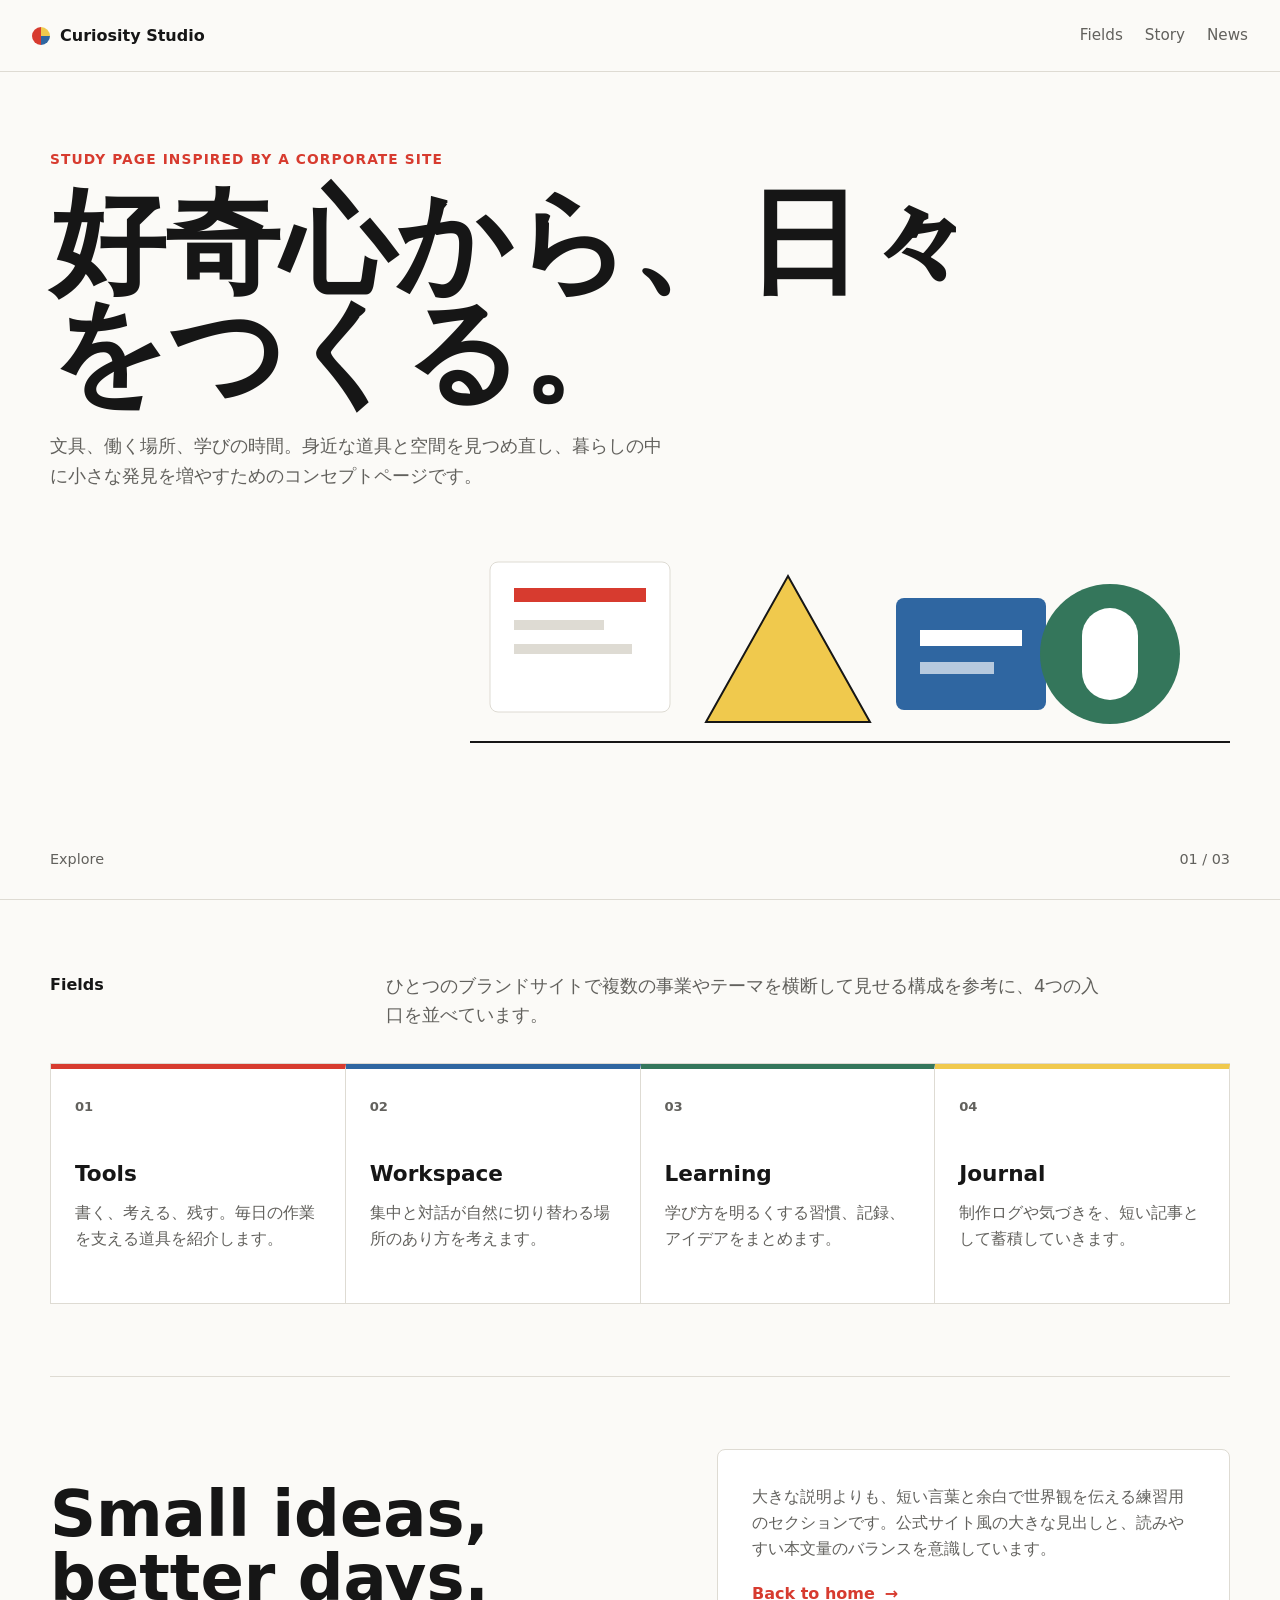
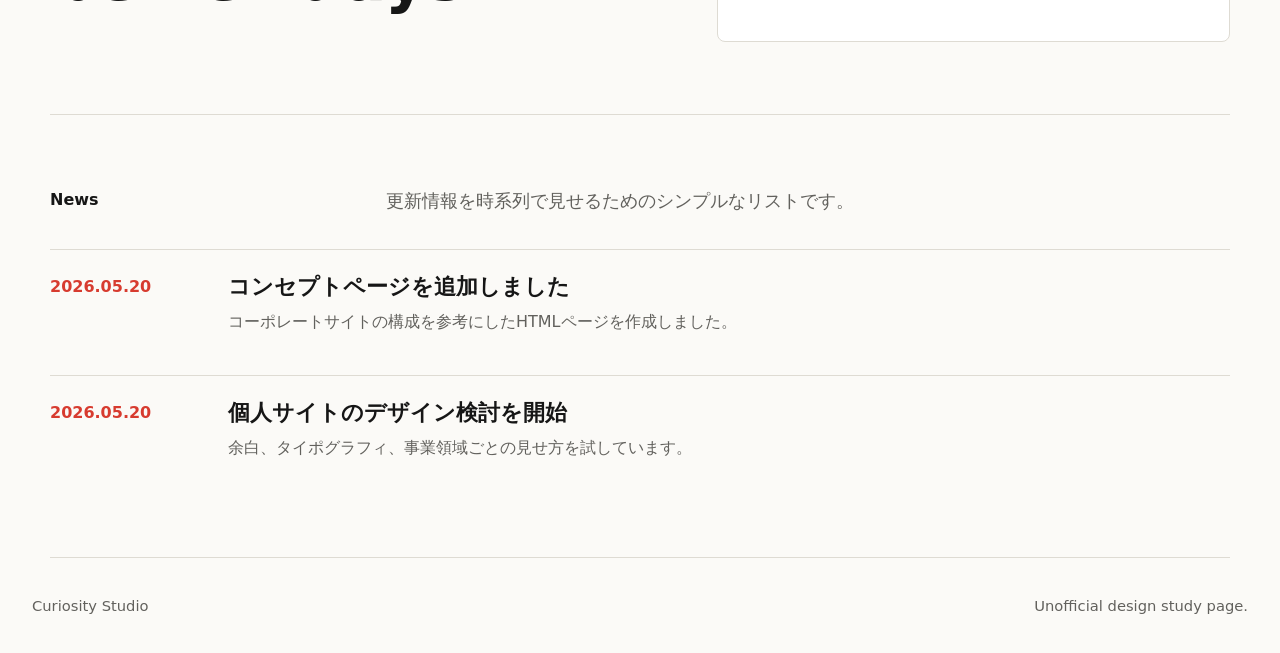
==== kokuyo-inspired.html @ c1110f3f "Add Kokuyo-inspired study page" ====
<!doctype html>
<html lang="ja">
  <head>
    <meta charset="utf-8">
    <meta name="viewport" content="width=device-width, initial-scale=1">
    <title>Curiosity Studio</title>
    <style>
      :root {
        color-scheme: light;
        --bg: #fbfaf7;
        --ink: #161616;
        --muted: #62615d;
        --line: #dedbd3;
        --red: #d73b2f;
        --green: #34765b;
        --blue: #2f66a1;
        --yellow: #f0c94d;
        --paper: #ffffff;
      }

      * {
        box-sizing: border-box;
      }

      body {
        margin: 0;
        font-family: system-ui, -apple-system, BlinkMacSystemFont, "Segoe UI", sans-serif;
        color: var(--ink);
        background: var(--bg);
        line-height: 1.6;
      }

      a {
        color: inherit;
      }

      .site-header {
        position: sticky;
        top: 0;
        z-index: 10;
        display: flex;
        align-items: center;
        justify-content: space-between;
        gap: 24px;
        min-height: 72px;
        padding: 0 32px;
        border-bottom: 1px solid var(--line);
        background: rgba(251, 250, 247, 0.92);
        backdrop-filter: blur(16px);
      }

      .brand {
        display: inline-flex;
        align-items: center;
        gap: 10px;
        font-weight: 800;
        text-decoration: none;
      }

      .brand-mark {
        width: 18px;
        height: 18px;
        border-radius: 50%;
        background:
          linear-gradient(90deg, var(--red) 0 50%, transparent 50%),
          linear-gradient(0deg, var(--blue) 0 50%, var(--yellow) 50%);
      }

      .nav {
        display: flex;
        gap: 22px;
        color: var(--muted);
        font-size: 0.95rem;
      }

      .nav a {
        text-decoration: none;
      }

      .hero {
        min-height: calc(100svh - 72px);
        display: grid;
        align-items: end;
        padding: 48px 32px 28px;
        border-bottom: 1px solid var(--line);
      }

      .hero-grid {
        width: min(1180px, 100%);
        margin: 0 auto;
        display: grid;
        grid-template-columns: minmax(0, 1fr);
        gap: 36px;
      }

      .eyebrow {
        margin: 0 0 18px;
        color: var(--red);
        font-size: 0.86rem;
        font-weight: 800;
        letter-spacing: 0.08em;
        text-transform: uppercase;
      }

      h1 {
        max-width: 980px;
        margin: 0;
        font-size: clamp(3rem, 9vw, 8.8rem);
        line-height: 0.95;
        letter-spacing: 0;
      }

      .hero-copy {
        max-width: 620px;
        margin: 24px 0 0;
        color: var(--muted);
        font-size: 1.15rem;
      }

      .hero-visual {
        width: min(760px, 100%);
        min-height: 210px;
        justify-self: end;
      }

      .hero-visual svg {
        display: block;
        width: 100%;
        height: auto;
      }

      .scroll-hint {
        display: flex;
        justify-content: space-between;
        gap: 16px;
        margin-top: 36px;
        color: var(--muted);
        font-size: 0.9rem;
      }

      .section {
        width: min(1180px, calc(100% - 64px));
        margin: 0 auto;
        padding: 72px 0;
        border-bottom: 1px solid var(--line);
      }

      .section-header {
        display: grid;
        grid-template-columns: minmax(160px, 0.36fr) minmax(0, 1fr);
        gap: 32px;
        margin-bottom: 34px;
      }

      h2 {
        margin: 0;
        font-size: 1rem;
      }

      .section-lead {
        max-width: 720px;
        margin: 0;
        color: var(--muted);
        font-size: 1.12rem;
      }

      .fields {
        display: grid;
        grid-template-columns: repeat(4, minmax(0, 1fr));
        border-top: 1px solid var(--line);
        border-left: 1px solid var(--line);
      }

      .field {
        min-height: 240px;
        padding: 24px;
        border-right: 1px solid var(--line);
        border-bottom: 1px solid var(--line);
        background: var(--paper);
      }

      .field-number {
        color: var(--muted);
        font-size: 0.82rem;
        font-weight: 800;
      }

      .field h3,
      .news-item h3 {
        margin: 42px 0 12px;
        font-size: 1.35rem;
        line-height: 1.25;
      }

      .field p,
      .news-item p {
        margin: 0;
        color: var(--muted);
      }

      .field:nth-child(1) {
        border-top: 5px solid var(--red);
      }

      .field:nth-child(2) {
        border-top: 5px solid var(--blue);
      }

      .field:nth-child(3) {
        border-top: 5px solid var(--green);
      }

      .field:nth-child(4) {
        border-top: 5px solid var(--yellow);
      }

      .story-band {
        display: grid;
        grid-template-columns: minmax(0, 1.1fr) minmax(280px, 0.9fr);
        gap: 40px;
        align-items: center;
      }

      .story-title {
        margin: 0;
        font-size: clamp(2rem, 5vw, 5.4rem);
        line-height: 1;
      }

      .story-panel {
        padding: 34px;
        border: 1px solid var(--line);
        border-radius: 8px;
        background: var(--paper);
      }

      .story-panel p {
        margin: 0 0 20px;
        color: var(--muted);
      }

      .text-link {
        display: inline-flex;
        gap: 10px;
        align-items: center;
        color: var(--red);
        font-weight: 800;
        text-decoration: none;
      }

      .news {
        display: grid;
        gap: 16px;
      }

      .news-item {
        display: grid;
        grid-template-columns: 150px minmax(0, 1fr);
        gap: 28px;
        padding: 24px 0;
        border-top: 1px solid var(--line);
      }

      .news-date {
        color: var(--red);
        font-weight: 800;
      }

      .news-item h3 {
        margin: 0 0 8px;
      }

      footer {
        display: flex;
        justify-content: space-between;
        gap: 24px;
        padding: 36px 32px;
        color: var(--muted);
        font-size: 0.92rem;
      }

      @media (max-width: 860px) {
        .site-header {
          position: static;
          padding: 0 20px;
        }

        .nav {
          display: none;
        }

        .hero {
          min-height: auto;
          padding: 56px 20px 28px;
        }

        .section {
          width: calc(100% - 40px);
          padding: 54px 0;
        }

        .section-header,
        .story-band,
        .news-item {
          grid-template-columns: 1fr;
          gap: 18px;
        }

        .fields {
          grid-template-columns: 1fr;
        }

        .field {
          min-height: 190px;
        }

        footer {
          display: grid;
          padding: 28px 20px;
        }
      }
    </style>
  </head>
  <body>
    <header class="site-header">
      <a class="brand" href="index.html" aria-label="Curiosity Studio home">
        <span class="brand-mark" aria-hidden="true"></span>
        <span>Curiosity Studio</span>
      </a>
      <nav class="nav" aria-label="ページ内ナビゲーション">
        <a href="#fields">Fields</a>
        <a href="#story">Story</a>
        <a href="#news">News</a>
      </nav>
    </header>

    <main>
      <section class="hero" aria-labelledby="hero-title">
        <div class="hero-grid">
          <div>
            <p class="eyebrow">Study page inspired by a corporate site</p>
            <h1 id="hero-title">好奇心から、日々をつくる。</h1>
            <p class="hero-copy">
              文具、働く場所、学びの時間。身近な道具と空間を見つめ直し、暮らしの中に小さな発見を増やすためのコンセプトページです。
            </p>
          </div>

          <div class="hero-visual" aria-hidden="true">
            <svg viewBox="0 0 760 250" role="img">
              <rect x="20" y="36" width="180" height="150" rx="8" fill="#ffffff" stroke="#dedbd3"></rect>
              <rect x="44" y="62" width="132" height="14" fill="#d73b2f"></rect>
              <rect x="44" y="94" width="90" height="10" fill="#dedbd3"></rect>
              <rect x="44" y="118" width="118" height="10" fill="#dedbd3"></rect>
              <path d="M236 196 L318 50 L400 196 Z" fill="#f0c94d" stroke="#161616" stroke-width="2"></path>
              <rect x="426" y="72" width="150" height="112" rx="8" fill="#2f66a1"></rect>
              <rect x="450" y="104" width="102" height="16" fill="#ffffff"></rect>
              <rect x="450" y="136" width="74" height="12" fill="#ffffff" opacity="0.65"></rect>
              <circle cx="640" cy="128" r="70" fill="#34765b"></circle>
              <rect x="612" y="82" width="56" height="92" rx="28" fill="#ffffff"></rect>
              <path d="M0 216 H760" stroke="#161616" stroke-width="2"></path>
            </svg>
          </div>

          <div class="scroll-hint">
            <span>Explore</span>
            <span>01 / 03</span>
          </div>
        </div>
      </section>

      <section class="section" id="fields" aria-labelledby="fields-title">
        <div class="section-header">
          <h2 id="fields-title">Fields</h2>
          <p class="section-lead">
            ひとつのブランドサイトで複数の事業やテーマを横断して見せる構成を参考に、4つの入口を並べています。
          </p>
        </div>

        <div class="fields">
          <article class="field">
            <span class="field-number">01</span>
            <h3>Tools</h3>
            <p>書く、考える、残す。毎日の作業を支える道具を紹介します。</p>
          </article>
          <article class="field">
            <span class="field-number">02</span>
            <h3>Workspace</h3>
            <p>集中と対話が自然に切り替わる場所のあり方を考えます。</p>
          </article>
          <article class="field">
            <span class="field-number">03</span>
            <h3>Learning</h3>
            <p>学び方を明るくする習慣、記録、アイデアをまとめます。</p>
          </article>
          <article class="field">
            <span class="field-number">04</span>
            <h3>Journal</h3>
            <p>制作ログや気づきを、短い記事として蓄積していきます。</p>
          </article>
        </div>
      </section>

      <section class="section" id="story" aria-labelledby="story-title">
        <div class="story-band">
          <h2 class="story-title" id="story-title">Small ideas, better days.</h2>
          <div class="story-panel">
            <p>
              大きな説明よりも、短い言葉と余白で世界観を伝える練習用のセクションです。公式サイト風の大きな見出しと、読みやすい本文量のバランスを意識しています。
            </p>
            <a class="text-link" href="index.html">Back to home <span aria-hidden="true">→</span></a>
          </div>
        </div>
      </section>

      <section class="section" id="news" aria-labelledby="news-title">
        <div class="section-header">
          <h2 id="news-title">News</h2>
          <p class="section-lead">更新情報を時系列で見せるためのシンプルなリストです。</p>
        </div>

        <div class="news">
          <article class="news-item">
            <time class="news-date" datetime="2026-05-20">2026.05.20</time>
            <div>
              <h3>コンセプトページを追加しました</h3>
              <p>コーポレートサイトの構成を参考にしたHTMLページを作成しました。</p>
            </div>
          </article>
          <article class="news-item">
            <time class="news-date" datetime="2026-05-20">2026.05.20</time>
            <div>
              <h3>個人サイトのデザイン検討を開始</h3>
              <p>余白、タイポグラフィ、事業領域ごとの見せ方を試しています。</p>
            </div>
          </article>
        </div>
      </section>
    </main>

    <footer>
      <span>Curiosity Studio</span>
      <span>Unofficial design study page.</span>
    </footer>
  </body>
</html>
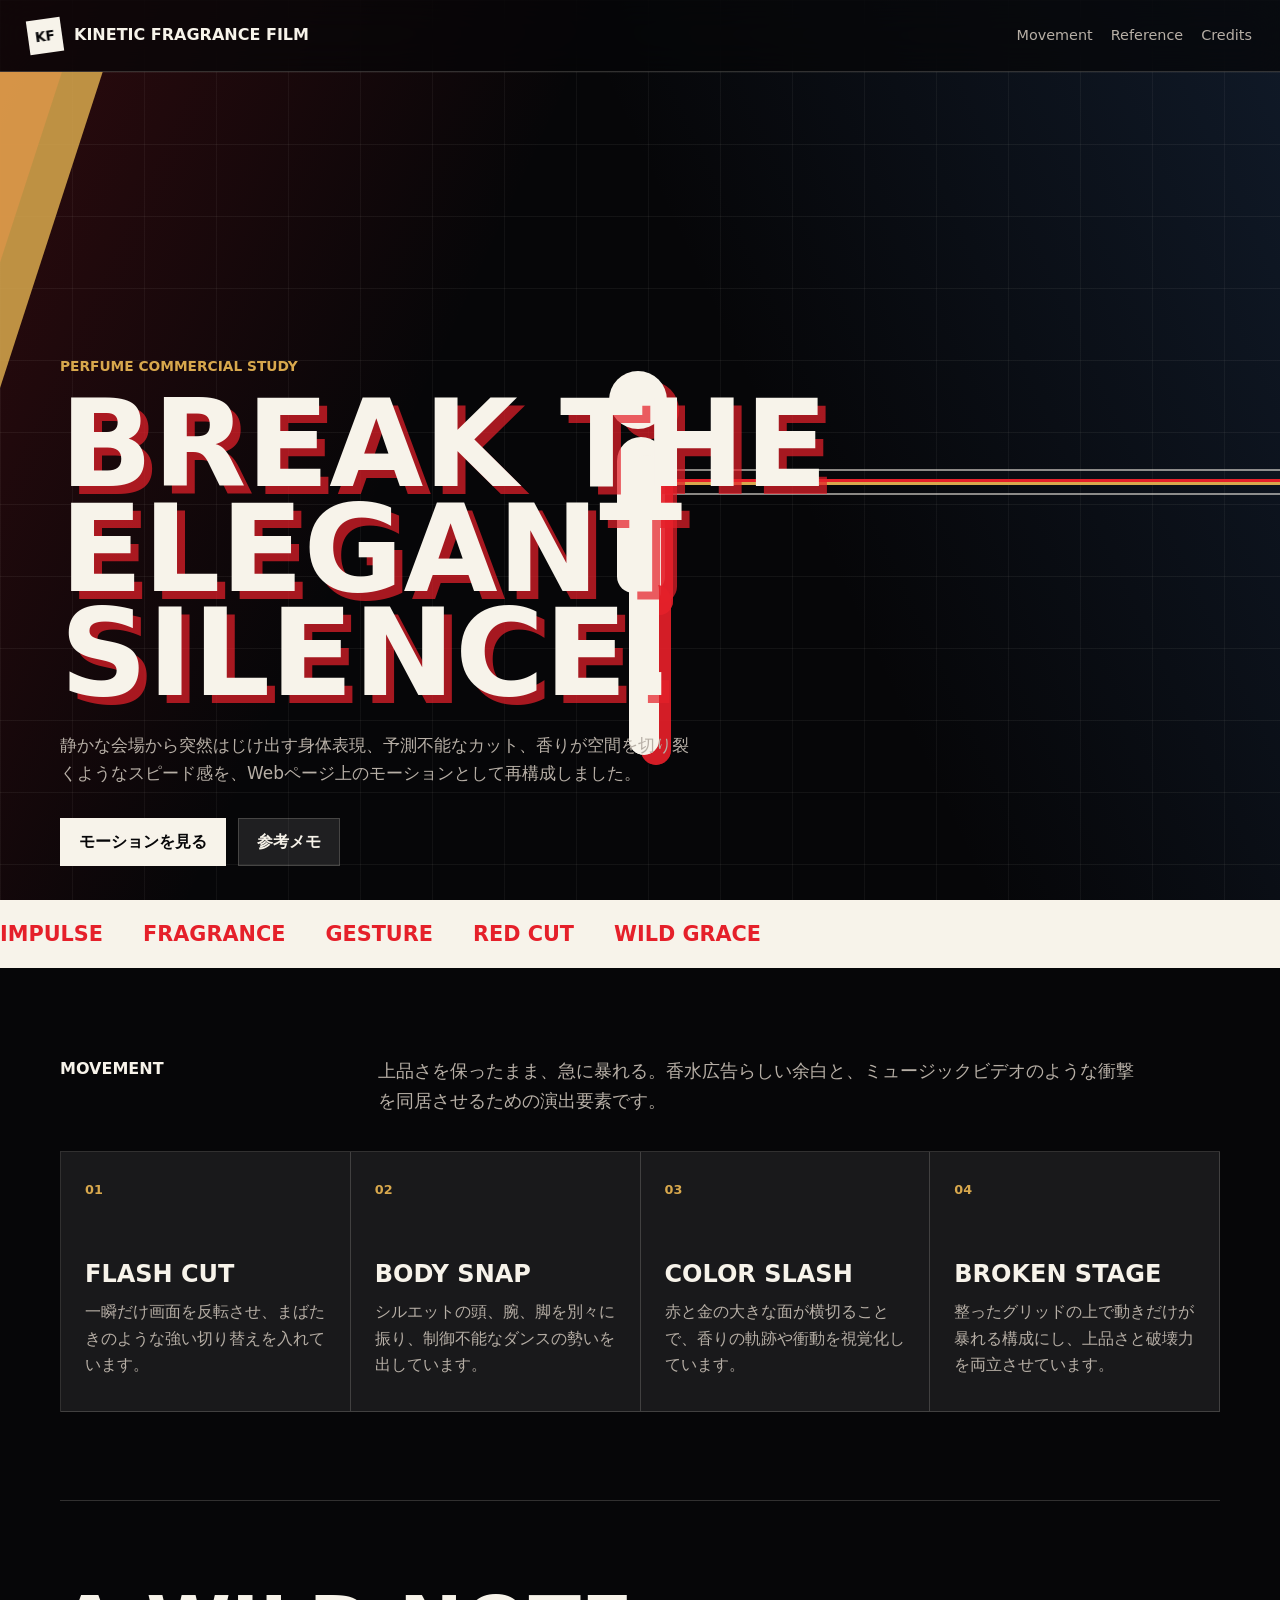
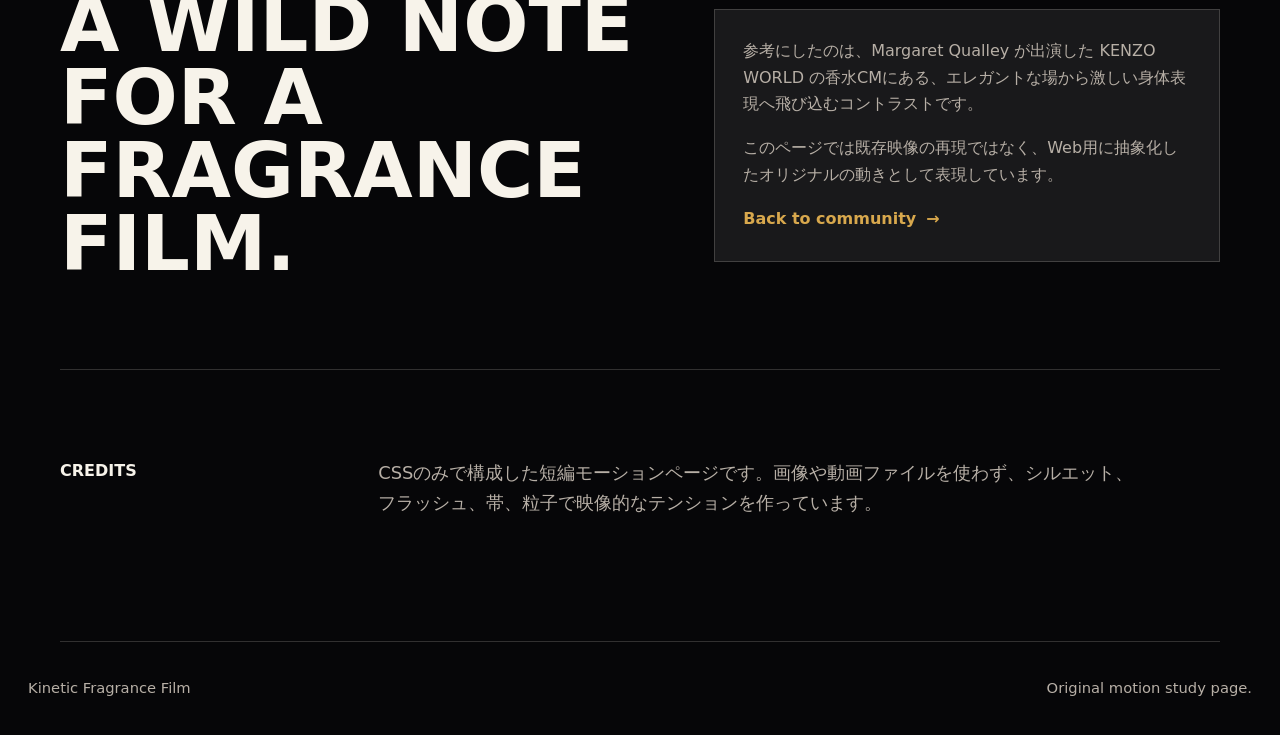
==== commit eae8d946: "Revamp kokuyo page with kinetic fragrance animation" ====
--- a/kokuyo-inspired.html
+++ b/kokuyo-inspired.html
@@ -3,31 +3,60 @@
   <head>
     <meta charset="utf-8">
     <meta name="viewport" content="width=device-width, initial-scale=1">
-    <title>Curiosity Studio</title>
+    <title>Kinetic Fragrance Film</title>
     <style>
       :root {
-        color-scheme: light;
-        --bg: #fbfaf7;
-        --ink: #161616;
-        --muted: #62615d;
-        --line: #dedbd3;
-        --red: #d73b2f;
-        --green: #34765b;
-        --blue: #2f66a1;
-        --yellow: #f0c94d;
-        --paper: #ffffff;
+        color-scheme: dark;
+        --bg: #060608;
+        --ink: #f7f3ea;
+        --muted: #b7afa6;
+        --red: #e5202a;
+        --gold: #d8a84d;
+        --blue: #335f99;
+        --green: #2e7b62;
+        --line: rgba(247, 243, 234, 0.18);
+        --panel: rgba(255, 255, 255, 0.08);
       }
 
       * {
         box-sizing: border-box;
       }
 
+      html {
+        scroll-behavior: smooth;
+      }
+
       body {
         margin: 0;
-        font-family: system-ui, -apple-system, BlinkMacSystemFont, "Segoe UI", sans-serif;
+        min-width: 320px;
+        font-family: "Arial Black", "Noto Sans JP", system-ui, sans-serif;
         color: var(--ink);
         background: var(--bg);
-        line-height: 1.6;
+        line-height: 1.65;
+      }
+
+      body::before {
+        position: fixed;
+        inset: 0;
+        z-index: -2;
+        content: "";
+        background:
+          linear-gradient(115deg, rgba(229, 32, 42, 0.18), transparent 36%),
+          linear-gradient(245deg, rgba(51, 95, 153, 0.22), transparent 42%),
+          #060608;
+      }
+
+      body::after {
+        position: fixed;
+        inset: 0;
+        z-index: -1;
+        pointer-events: none;
+        content: "";
+        background-image:
+          linear-gradient(rgba(247, 243, 234, 0.06) 1px, transparent 1px),
+          linear-gradient(90deg, rgba(247, 243, 234, 0.05) 1px, transparent 1px);
+        background-size: 72px 72px;
+        animation: grid-shift 9s steps(8) infinite;
       }
 
       a {
@@ -35,411 +64,714 @@
       }
 
       .site-header {
-        position: sticky;
+        position: fixed;
         top: 0;
-        z-index: 10;
+        left: 0;
+        z-index: 20;
         display: flex;
         align-items: center;
         justify-content: space-between;
-        gap: 24px;
+        gap: 20px;
+        width: 100%;
         min-height: 72px;
-        padding: 0 32px;
+        padding: 0 28px;
         border-bottom: 1px solid var(--line);
-        background: rgba(251, 250, 247, 0.92);
-        backdrop-filter: blur(16px);
+        background: rgba(6, 6, 8, 0.72);
+        backdrop-filter: blur(18px);
       }
 
       .brand {
         display: inline-flex;
         align-items: center;
-        gap: 10px;
-        font-weight: 800;
+        gap: 12px;
+        font-weight: 900;
         text-decoration: none;
+        text-transform: uppercase;
       }
 
       .brand-mark {
+        display: grid;
+        width: 34px;
+        height: 34px;
+        place-items: center;
+        color: #060608;
+        background: var(--ink);
+        font-size: 0.85rem;
+        transform: rotate(-8deg);
+      }
+
+      .nav {
+        display: flex;
+        gap: 18px;
+        color: var(--muted);
+        font-family: system-ui, sans-serif;
+        font-size: 0.9rem;
+      }
+
+      .nav a {
+        text-decoration: none;
+      }
+
+      .nav a:hover {
+        color: var(--ink);
+      }
+
+      main {
+        overflow: hidden;
+      }
+
+      .film-hero {
+        position: relative;
+        min-height: 100svh;
+        padding: 118px 28px 34px;
+        overflow: hidden;
+      }
+
+      .film-stage {
+        position: absolute;
+        inset: 72px 0 0;
+        overflow: hidden;
+      }
+
+      .flash-panel {
+        position: absolute;
+        inset: 0;
+        opacity: 0;
+        background: var(--ink);
+        mix-blend-mode: difference;
+        animation: flash-cut 8.4s steps(1) infinite;
+      }
+
+      .slash {
+        position: absolute;
+        width: 34vw;
+        min-width: 220px;
+        height: 118vh;
+        top: -8vh;
+        background: var(--red);
+        transform: skewX(-18deg) translateX(-120%);
+        opacity: 0.86;
+        animation: slash-run 4.8s cubic-bezier(0.65, 0, 0.35, 1) infinite;
+      }
+
+      .slash.two {
+        width: 18vw;
+        min-width: 150px;
+        background: var(--gold);
+        animation-delay: 1.1s;
+        animation-duration: 5.4s;
+      }
+
+      .ribbon {
+        position: absolute;
+        left: 50%;
+        top: 48%;
+        width: 66vw;
+        min-width: 520px;
+        height: 26px;
+        border: 2px solid rgba(247, 243, 234, 0.55);
+        border-left: 0;
+        border-right: 0;
+        transform-origin: left center;
+        animation: ribbon-whip 3.2s cubic-bezier(0.76, 0, 0.24, 1) infinite;
+      }
+
+      .ribbon::before,
+      .ribbon::after {
+        position: absolute;
+        inset: 8px 0 auto;
+        height: 3px;
+        content: "";
+        background: var(--red);
+      }
+
+      .ribbon::after {
+        inset: auto 0 8px;
+        background: var(--gold);
+      }
+
+      .kinetic-person {
+        position: absolute;
+        left: 50%;
+        bottom: 12%;
+        width: 190px;
+        height: 430px;
+        transform: translateX(-50%);
+        animation: body-thrash 2.1s cubic-bezier(0.73, 0, 0.27, 1) infinite;
+      }
+
+      .head,
+      .torso,
+      .arm,
+      .leg {
+        position: absolute;
+        background: var(--ink);
+        box-shadow: 12px 10px 0 rgba(229, 32, 42, 0.72);
+      }
+
+      .head {
+        left: 64px;
+        top: 0;
+        width: 58px;
+        height: 58px;
+        border-radius: 50%;
+        animation: head-snap 2.1s steps(4) infinite;
+      }
+
+      .torso {
+        left: 72px;
+        top: 66px;
+        width: 48px;
+        height: 156px;
+        border-radius: 26px 26px 18px 18px;
+        transform-origin: center top;
+        animation: torso-bend 2.1s cubic-bezier(0.73, 0, 0.27, 1) infinite;
+      }
+
+      .arm {
+        left: 88px;
+        top: 84px;
+        width: 28px;
+        height: 150px;
+        border-radius: 18px;
+        transform-origin: 50% 12px;
+      }
+
+      .arm.left {
+        animation: left-arm 1.4s cubic-bezier(0.76, 0, 0.24, 1) infinite;
+      }
+
+      .arm.right {
+        animation: right-arm 1.4s cubic-bezier(0.76, 0, 0.24, 1) infinite;
+      }
+
+      .leg {
+        left: 84px;
+        top: 204px;
+        width: 30px;
+        height: 180px;
+        border-radius: 18px;
+        transform-origin: 50% 14px;
+      }
+
+      .leg.left {
+        animation: left-leg 1.85s cubic-bezier(0.76, 0, 0.24, 1) infinite;
+      }
+
+      .leg.right {
+        animation: right-leg 1.85s cubic-bezier(0.76, 0, 0.24, 1) infinite;
+      }
+
+      .burst {
+        position: absolute;
         width: 18px;
         height: 18px;
-        border-radius: 50%;
-        background:
-          linear-gradient(90deg, var(--red) 0 50%, transparent 50%),
-          linear-gradient(0deg, var(--blue) 0 50%, var(--yellow) 50%);
-      }
-
-      .nav {
+        background: var(--ink);
+        transform: rotate(45deg);
+        opacity: 0;
+        animation: burst-out 3.8s linear infinite;
+      }
+
+      .burst:nth-child(1) { left: 12%; top: 20%; background: var(--red); animation-delay: 0s; }
+      .burst:nth-child(2) { left: 82%; top: 26%; background: var(--gold); animation-delay: 0.35s; }
+      .burst:nth-child(3) { left: 28%; top: 74%; background: var(--blue); animation-delay: 0.72s; }
+      .burst:nth-child(4) { left: 70%; top: 68%; background: var(--green); animation-delay: 1.08s; }
+      .burst:nth-child(5) { left: 46%; top: 18%; background: var(--ink); animation-delay: 1.44s; }
+      .burst:nth-child(6) { left: 8%; top: 58%; background: var(--gold); animation-delay: 1.82s; }
+
+      .hero-copy {
+        position: relative;
+        z-index: 3;
+        display: grid;
+        align-content: end;
+        min-height: calc(100svh - 152px);
+        width: min(1160px, 100%);
+        margin: 0 auto;
+      }
+
+      .eyebrow {
+        margin: 0 0 14px;
+        color: var(--gold);
+        font-family: system-ui, sans-serif;
+        font-size: 0.86rem;
+        font-weight: 900;
+        letter-spacing: 0;
+        text-transform: uppercase;
+      }
+
+      h1 {
+        max-width: 900px;
+        margin: 0;
+        font-size: 7.6rem;
+        line-height: 0.86;
+        letter-spacing: 0;
+        text-transform: uppercase;
+        text-shadow: 8px 8px 0 rgba(229, 32, 42, 0.72);
+        animation: title-jolt 2.4s steps(2) infinite;
+      }
+
+      .lead {
+        max-width: 640px;
+        margin: 26px 0 0;
+        color: var(--muted);
+        font-family: system-ui, sans-serif;
+        font-size: 1.06rem;
+      }
+
+      .hero-actions {
         display: flex;
-        gap: 22px;
-        color: var(--muted);
-        font-size: 0.95rem;
-      }
-
-      .nav a {
+        flex-wrap: wrap;
+        gap: 12px;
+        margin-top: 30px;
+      }
+
+      .button {
+        display: inline-flex;
+        align-items: center;
+        justify-content: center;
+        min-height: 46px;
+        padding: 10px 18px;
+        border: 1px solid var(--line);
+        color: var(--ink);
+        background: rgba(255, 255, 255, 0.1);
+        font-family: system-ui, sans-serif;
+        font-weight: 900;
         text-decoration: none;
       }
 
-      .hero {
-        min-height: calc(100svh - 72px);
-        display: grid;
-        align-items: end;
-        padding: 48px 32px 28px;
-        border-bottom: 1px solid var(--line);
-      }
-
-      .hero-grid {
-        width: min(1180px, 100%);
+      .button.primary {
+        color: #060608;
+        background: var(--ink);
+      }
+
+      .button:hover {
+        transform: translateY(-2px);
+      }
+
+      .ticker {
+        display: flex;
+        gap: 40px;
+        padding: 16px 0;
+        overflow: hidden;
+        border-block: 1px solid var(--line);
+        color: var(--red);
+        background: var(--ink);
+        font-size: 1.3rem;
+        font-weight: 900;
+        text-transform: uppercase;
+      }
+
+      .ticker-track {
+        display: flex;
+        flex: 0 0 auto;
+        gap: 40px;
+        min-width: 100%;
+        animation: ticker-slide 15s linear infinite;
+      }
+
+      .section {
+        width: min(1160px, calc(100% - 48px));
         margin: 0 auto;
-        display: grid;
-        grid-template-columns: minmax(0, 1fr);
-        gap: 36px;
-      }
-
-      .eyebrow {
-        margin: 0 0 18px;
-        color: var(--red);
-        font-size: 0.86rem;
-        font-weight: 800;
-        letter-spacing: 0.08em;
-        text-transform: uppercase;
-      }
-
-      h1 {
-        max-width: 980px;
-        margin: 0;
-        font-size: clamp(3rem, 9vw, 8.8rem);
-        line-height: 0.95;
-        letter-spacing: 0;
-      }
-
-      .hero-copy {
-        max-width: 620px;
-        margin: 24px 0 0;
-        color: var(--muted);
-        font-size: 1.15rem;
-      }
-
-      .hero-visual {
-        width: min(760px, 100%);
-        min-height: 210px;
-        justify-self: end;
-      }
-
-      .hero-visual svg {
-        display: block;
-        width: 100%;
-        height: auto;
-      }
-
-      .scroll-hint {
-        display: flex;
-        justify-content: space-between;
-        gap: 16px;
-        margin-top: 36px;
-        color: var(--muted);
-        font-size: 0.9rem;
-      }
-
-      .section {
-        width: min(1180px, calc(100% - 64px));
-        margin: 0 auto;
-        padding: 72px 0;
+        padding: 88px 0;
         border-bottom: 1px solid var(--line);
       }
 
       .section-header {
         display: grid;
-        grid-template-columns: minmax(160px, 0.36fr) minmax(0, 1fr);
+        grid-template-columns: minmax(160px, 0.34fr) minmax(0, 1fr);
         gap: 32px;
-        margin-bottom: 34px;
+        margin-bottom: 36px;
       }
 
       h2 {
         margin: 0;
         font-size: 1rem;
+        text-transform: uppercase;
       }
 
       .section-lead {
-        max-width: 720px;
+        max-width: 760px;
         margin: 0;
         color: var(--muted);
+        font-family: system-ui, sans-serif;
         font-size: 1.12rem;
       }
 
-      .fields {
+      .motion-grid {
         display: grid;
-        grid-template-columns: repeat(4, minmax(0, 1fr));
+        grid-template-columns: repeat(4, 1fr);
         border-top: 1px solid var(--line);
         border-left: 1px solid var(--line);
       }
 
-      .field {
-        min-height: 240px;
+      .motion-card {
+        min-height: 260px;
         padding: 24px;
         border-right: 1px solid var(--line);
         border-bottom: 1px solid var(--line);
-        background: var(--paper);
-      }
-
-      .field-number {
-        color: var(--muted);
-        font-size: 0.82rem;
-        font-weight: 800;
-      }
-
-      .field h3,
-      .news-item h3 {
-        margin: 42px 0 12px;
-        font-size: 1.35rem;
-        line-height: 1.25;
-      }
-
-      .field p,
-      .news-item p {
+        background: var(--panel);
+      }
+
+      .motion-card span {
+        color: var(--gold);
+        font-size: 0.8rem;
+        font-weight: 900;
+      }
+
+      .motion-card h3 {
+        margin: 58px 0 12px;
+        font-size: 1.5rem;
+        line-height: 1.1;
+        text-transform: uppercase;
+      }
+
+      .motion-card p {
         margin: 0;
         color: var(--muted);
-      }
-
-      .field:nth-child(1) {
-        border-top: 5px solid var(--red);
-      }
-
-      .field:nth-child(2) {
-        border-top: 5px solid var(--blue);
-      }
-
-      .field:nth-child(3) {
-        border-top: 5px solid var(--green);
-      }
-
-      .field:nth-child(4) {
-        border-top: 5px solid var(--yellow);
-      }
-
-      .story-band {
+        font-family: system-ui, sans-serif;
+      }
+
+      .credit-band {
         display: grid;
         grid-template-columns: minmax(0, 1.1fr) minmax(280px, 0.9fr);
-        gap: 40px;
+        gap: 36px;
         align-items: center;
       }
 
-      .story-title {
+      .credit-title {
         margin: 0;
-        font-size: clamp(2rem, 5vw, 5.4rem);
-        line-height: 1;
-      }
-
-      .story-panel {
-        padding: 34px;
+        font-size: 4.8rem;
+        line-height: 0.95;
+        text-transform: uppercase;
+      }
+
+      .credit-panel {
+        padding: 28px;
         border: 1px solid var(--line);
-        border-radius: 8px;
-        background: var(--paper);
-      }
-
-      .story-panel p {
-        margin: 0 0 20px;
+        background: rgba(255, 255, 255, 0.08);
+        font-family: system-ui, sans-serif;
+      }
+
+      .credit-panel p {
+        margin: 0 0 18px;
         color: var(--muted);
       }
 
       .text-link {
         display: inline-flex;
+        align-items: center;
         gap: 10px;
-        align-items: center;
-        color: var(--red);
-        font-weight: 800;
+        color: var(--gold);
+        font-weight: 900;
         text-decoration: none;
-      }
-
-      .news {
-        display: grid;
-        gap: 16px;
-      }
-
-      .news-item {
-        display: grid;
-        grid-template-columns: 150px minmax(0, 1fr);
-        gap: 28px;
-        padding: 24px 0;
-        border-top: 1px solid var(--line);
-      }
-
-      .news-date {
-        color: var(--red);
-        font-weight: 800;
-      }
-
-      .news-item h3 {
-        margin: 0 0 8px;
       }
 
       footer {
         display: flex;
         justify-content: space-between;
         gap: 24px;
-        padding: 36px 32px;
+        padding: 34px 28px;
         color: var(--muted);
+        font-family: system-ui, sans-serif;
         font-size: 0.92rem;
+      }
+
+      @keyframes grid-shift {
+        50% { transform: translate3d(-36px, 36px, 0); }
+      }
+
+      @keyframes flash-cut {
+        0%, 12%, 100% { opacity: 0; }
+        13%, 14%, 42%, 43%, 76%, 77% { opacity: 0.82; }
+      }
+
+      @keyframes slash-run {
+        0% { transform: skewX(-18deg) translateX(-135%); }
+        42%, 54% { transform: skewX(-18deg) translateX(130%); }
+        100% { transform: skewX(-18deg) translateX(130%); }
+      }
+
+      @keyframes ribbon-whip {
+        0% { transform: translate(-50%, -50%) rotate(-18deg) scaleX(0.2); opacity: 0; }
+        25% { opacity: 1; }
+        48% { transform: translate(-50%, -50%) rotate(14deg) scaleX(1.12); }
+        72% { transform: translate(-50%, -50%) rotate(-8deg) scaleX(0.64); opacity: 0.78; }
+        100% { transform: translate(-50%, -50%) rotate(22deg) scaleX(0); opacity: 0; }
+      }
+
+      @keyframes body-thrash {
+        0%, 100% { transform: translateX(-50%) rotate(-4deg) translateY(0); }
+        24% { transform: translateX(-50%) rotate(18deg) translateY(-22px); }
+        42% { transform: translateX(-50%) rotate(-22deg) translateY(18px); }
+        62% { transform: translateX(-50%) rotate(10deg) translateY(-34px); }
+        82% { transform: translateX(-50%) rotate(-12deg) translateY(10px); }
+      }
+
+      @keyframes head-snap {
+        0%, 100% { transform: translateX(0) rotate(0); }
+        25% { transform: translateX(-34px) rotate(-18deg); }
+        50% { transform: translateX(26px) rotate(20deg); }
+        75% { transform: translateX(-10px) rotate(-10deg); }
+      }
+
+      @keyframes torso-bend {
+        0%, 100% { transform: rotate(0); }
+        32% { transform: rotate(-28deg); }
+        58% { transform: rotate(24deg); }
+        78% { transform: rotate(-16deg); }
+      }
+
+      @keyframes left-arm {
+        0%, 100% { transform: rotate(118deg); }
+        28% { transform: rotate(-96deg); }
+        58% { transform: rotate(154deg); }
+        78% { transform: rotate(-36deg); }
+      }
+
+      @keyframes right-arm {
+        0%, 100% { transform: rotate(-116deg); }
+        28% { transform: rotate(84deg); }
+        58% { transform: rotate(-154deg); }
+        78% { transform: rotate(46deg); }
+      }
+
+      @keyframes left-leg {
+        0%, 100% { transform: rotate(20deg); }
+        34% { transform: rotate(-72deg); }
+        62% { transform: rotate(56deg); }
+      }
+
+      @keyframes right-leg {
+        0%, 100% { transform: rotate(-18deg); }
+        34% { transform: rotate(78deg); }
+        62% { transform: rotate(-58deg); }
+      }
+
+      @keyframes burst-out {
+        0% { opacity: 0; transform: translate3d(0, 0, 0) rotate(45deg) scale(0.2); }
+        12% { opacity: 1; }
+        62% { opacity: 0.8; }
+        100% { opacity: 0; transform: translate3d(90px, -150px, 0) rotate(540deg) scale(2.2); }
+      }
+
+      @keyframes title-jolt {
+        0%, 100% { transform: translate3d(0, 0, 0); }
+        20% { transform: translate3d(-8px, 5px, 0); }
+        42% { transform: translate3d(7px, -4px, 0); }
+        68% { transform: translate3d(-3px, -6px, 0); }
+      }
+
+      @keyframes ticker-slide {
+        to { transform: translateX(calc(-100% - 40px)); }
       }
 
       @media (max-width: 860px) {
         .site-header {
-          position: static;
-          padding: 0 20px;
+          padding: 0 18px;
         }
 
         .nav {
           display: none;
         }
 
-        .hero {
-          min-height: auto;
-          padding: 56px 20px 28px;
+        .film-hero {
+          padding-inline: 18px;
+        }
+
+        h1 {
+          font-size: 4.2rem;
+        }
+
+        .kinetic-person {
+          bottom: 18%;
+          transform: translateX(-50%) scale(0.82);
         }
 
         .section {
-          width: calc(100% - 40px);
-          padding: 54px 0;
+          width: calc(100% - 36px);
+          padding: 64px 0;
         }
 
         .section-header,
-        .story-band,
-        .news-item {
+        .credit-band {
           grid-template-columns: 1fr;
-          gap: 18px;
-        }
-
-        .fields {
+        }
+
+        .motion-grid {
           grid-template-columns: 1fr;
         }
 
-        .field {
-          min-height: 190px;
+        .credit-title {
+          font-size: 3.2rem;
         }
 
         footer {
           display: grid;
-          padding: 28px 20px;
+          padding: 28px 18px;
+        }
+      }
+
+      @media (max-width: 520px) {
+        h1 {
+          font-size: 3.05rem;
+        }
+
+        .lead {
+          font-size: 1rem;
+        }
+
+        .kinetic-person {
+          left: 58%;
+          transform: translateX(-50%) scale(0.72);
+        }
+
+        .ribbon {
+          min-width: 360px;
+        }
+
+        .motion-card {
+          min-height: 220px;
+        }
+      }
+
+      @media (prefers-reduced-motion: reduce) {
+        *,
+        *::before,
+        *::after {
+          scroll-behavior: auto !important;
+          animation-duration: 0.001ms !important;
+          animation-iteration-count: 1 !important;
+          transition-duration: 0.001ms !important;
         }
       }
     </style>
   </head>
   <body>
     <header class="site-header">
-      <a class="brand" href="index.html" aria-label="Curiosity Studio home">
-        <span class="brand-mark" aria-hidden="true"></span>
-        <span>Curiosity Studio</span>
+      <a class="brand" href="index.html" aria-label="Kinetic Fragrance Film home">
+        <span class="brand-mark" aria-hidden="true">KF</span>
+        <span>Kinetic Fragrance Film</span>
       </a>
       <nav class="nav" aria-label="ページ内ナビゲーション">
-        <a href="#fields">Fields</a>
-        <a href="#story">Story</a>
-        <a href="#news">News</a>
+        <a href="#movement">Movement</a>
+        <a href="#reference">Reference</a>
+        <a href="#credits">Credits</a>
       </nav>
     </header>
 
     <main>
-      <section class="hero" aria-labelledby="hero-title">
-        <div class="hero-grid">
-          <div>
-            <p class="eyebrow">Study page inspired by a corporate site</p>
-            <h1 id="hero-title">好奇心から、日々をつくる。</h1>
-            <p class="hero-copy">
-              文具、働く場所、学びの時間。身近な道具と空間を見つめ直し、暮らしの中に小さな発見を増やすためのコンセプトページです。
-            </p>
+      <section class="film-hero" aria-labelledby="hero-title">
+        <div class="film-stage" aria-hidden="true">
+          <div class="flash-panel"></div>
+          <div class="slash"></div>
+          <div class="slash two"></div>
+          <div class="ribbon"></div>
+          <div class="kinetic-person">
+            <span class="head"></span>
+            <span class="torso"></span>
+            <span class="arm left"></span>
+            <span class="arm right"></span>
+            <span class="leg left"></span>
+            <span class="leg right"></span>
           </div>
-
-          <div class="hero-visual" aria-hidden="true">
-            <svg viewBox="0 0 760 250" role="img">
-              <rect x="20" y="36" width="180" height="150" rx="8" fill="#ffffff" stroke="#dedbd3"></rect>
-              <rect x="44" y="62" width="132" height="14" fill="#d73b2f"></rect>
-              <rect x="44" y="94" width="90" height="10" fill="#dedbd3"></rect>
-              <rect x="44" y="118" width="118" height="10" fill="#dedbd3"></rect>
-              <path d="M236 196 L318 50 L400 196 Z" fill="#f0c94d" stroke="#161616" stroke-width="2"></path>
-              <rect x="426" y="72" width="150" height="112" rx="8" fill="#2f66a1"></rect>
-              <rect x="450" y="104" width="102" height="16" fill="#ffffff"></rect>
-              <rect x="450" y="136" width="74" height="12" fill="#ffffff" opacity="0.65"></rect>
-              <circle cx="640" cy="128" r="70" fill="#34765b"></circle>
-              <rect x="612" y="82" width="56" height="92" rx="28" fill="#ffffff"></rect>
-              <path d="M0 216 H760" stroke="#161616" stroke-width="2"></path>
-            </svg>
-          </div>
-
-          <div class="scroll-hint">
-            <span>Explore</span>
-            <span>01 / 03</span>
+          <span class="burst"></span>
+          <span class="burst"></span>
+          <span class="burst"></span>
+          <span class="burst"></span>
+          <span class="burst"></span>
+          <span class="burst"></span>
+        </div>
+
+        <div class="hero-copy">
+          <p class="eyebrow">Perfume commercial study</p>
+          <h1 id="hero-title">Break the elegant silence.</h1>
+          <p class="lead">
+            静かな会場から突然はじけ出す身体表現、予測不能なカット、香りが空間を切り裂くようなスピード感を、Webページ上のモーションとして再構成しました。
+          </p>
+          <div class="hero-actions">
+            <a class="button primary" href="#movement">モーションを見る</a>
+            <a class="button" href="#reference">参考メモ</a>
           </div>
         </div>
       </section>
 
-      <section class="section" id="fields" aria-labelledby="fields-title">
+      <div class="ticker" aria-hidden="true">
+        <div class="ticker-track">
+          <span>Impulse</span>
+          <span>Fragrance</span>
+          <span>Gesture</span>
+          <span>Red Cut</span>
+          <span>Wild Grace</span>
+        </div>
+        <div class="ticker-track">
+          <span>Impulse</span>
+          <span>Fragrance</span>
+          <span>Gesture</span>
+          <span>Red Cut</span>
+          <span>Wild Grace</span>
+        </div>
+      </div>
+
+      <section class="section" id="movement" aria-labelledby="movement-title">
         <div class="section-header">
-          <h2 id="fields-title">Fields</h2>
+          <h2 id="movement-title">Movement</h2>
           <p class="section-lead">
-            ひとつのブランドサイトで複数の事業やテーマを横断して見せる構成を参考に、4つの入口を並べています。
+            上品さを保ったまま、急に暴れる。香水広告らしい余白と、ミュージックビデオのような衝撃を同居させるための演出要素です。
           </p>
         </div>
 
-        <div class="fields">
-          <article class="field">
-            <span class="field-number">01</span>
-            <h3>Tools</h3>
-            <p>書く、考える、残す。毎日の作業を支える道具を紹介します。</p>
+        <div class="motion-grid">
+          <article class="motion-card">
+            <span>01</span>
+            <h3>Flash cut</h3>
+            <p>一瞬だけ画面を反転させ、まばたきのような強い切り替えを入れています。</p>
           </article>
-          <article class="field">
-            <span class="field-number">02</span>
-            <h3>Workspace</h3>
-            <p>集中と対話が自然に切り替わる場所のあり方を考えます。</p>
+          <article class="motion-card">
+            <span>02</span>
+            <h3>Body snap</h3>
+            <p>シルエットの頭、腕、脚を別々に振り、制御不能なダンスの勢いを出しています。</p>
           </article>
-          <article class="field">
-            <span class="field-number">03</span>
-            <h3>Learning</h3>
-            <p>学び方を明るくする習慣、記録、アイデアをまとめます。</p>
+          <article class="motion-card">
+            <span>03</span>
+            <h3>Color slash</h3>
+            <p>赤と金の大きな面が横切ることで、香りの軌跡や衝動を視覚化しています。</p>
           </article>
-          <article class="field">
-            <span class="field-number">04</span>
-            <h3>Journal</h3>
-            <p>制作ログや気づきを、短い記事として蓄積していきます。</p>
+          <article class="motion-card">
+            <span>04</span>
+            <h3>Broken stage</h3>
+            <p>整ったグリッドの上で動きだけが暴れる構成にし、上品さと破壊力を両立させています。</p>
           </article>
         </div>
       </section>
 
-      <section class="section" id="story" aria-labelledby="story-title">
-        <div class="story-band">
-          <h2 class="story-title" id="story-title">Small ideas, better days.</h2>
-          <div class="story-panel">
+      <section class="section" id="reference" aria-labelledby="reference-title">
+        <div class="credit-band">
+          <h2 class="credit-title" id="reference-title">A wild note for a fragrance film.</h2>
+          <div class="credit-panel">
             <p>
-              大きな説明よりも、短い言葉と余白で世界観を伝える練習用のセクションです。公式サイト風の大きな見出しと、読みやすい本文量のバランスを意識しています。
+              参考にしたのは、Margaret Qualley が出演した KENZO WORLD の香水CMにある、エレガントな場から激しい身体表現へ飛び込むコントラストです。
             </p>
-            <a class="text-link" href="index.html">Back to home <span aria-hidden="true">→</span></a>
+            <p>
+              このページでは既存映像の再現ではなく、Web用に抽象化したオリジナルの動きとして表現しています。
+            </p>
+            <a class="text-link" href="index.html">Back to community <span aria-hidden="true">→</span></a>
           </div>
         </div>
       </section>
 
-      <section class="section" id="news" aria-labelledby="news-title">
+      <section class="section" id="credits" aria-labelledby="credits-title">
         <div class="section-header">
-          <h2 id="news-title">News</h2>
-          <p class="section-lead">更新情報を時系列で見せるためのシンプルなリストです。</p>
-        </div>
-
-        <div class="news">
-          <article class="news-item">
-            <time class="news-date" datetime="2026-05-20">2026.05.20</time>
-            <div>
-              <h3>コンセプトページを追加しました</h3>
-              <p>コーポレートサイトの構成を参考にしたHTMLページを作成しました。</p>
-            </div>
-          </article>
-          <article class="news-item">
-            <time class="news-date" datetime="2026-05-20">2026.05.20</time>
-            <div>
-              <h3>個人サイトのデザイン検討を開始</h3>
-              <p>余白、タイポグラフィ、事業領域ごとの見せ方を試しています。</p>
-            </div>
-          </article>
+          <h2 id="credits-title">Credits</h2>
+          <p class="section-lead">
+            CSSのみで構成した短編モーションページです。画像や動画ファイルを使わず、シルエット、フラッシュ、帯、粒子で映像的なテンションを作っています。
+          </p>
         </div>
       </section>
     </main>
 
     <footer>
-      <span>Curiosity Studio</span>
-      <span>Unofficial design study page.</span>
+      <span>Kinetic Fragrance Film</span>
+      <span>Original motion study page.</span>
     </footer>
   </body>
 </html>
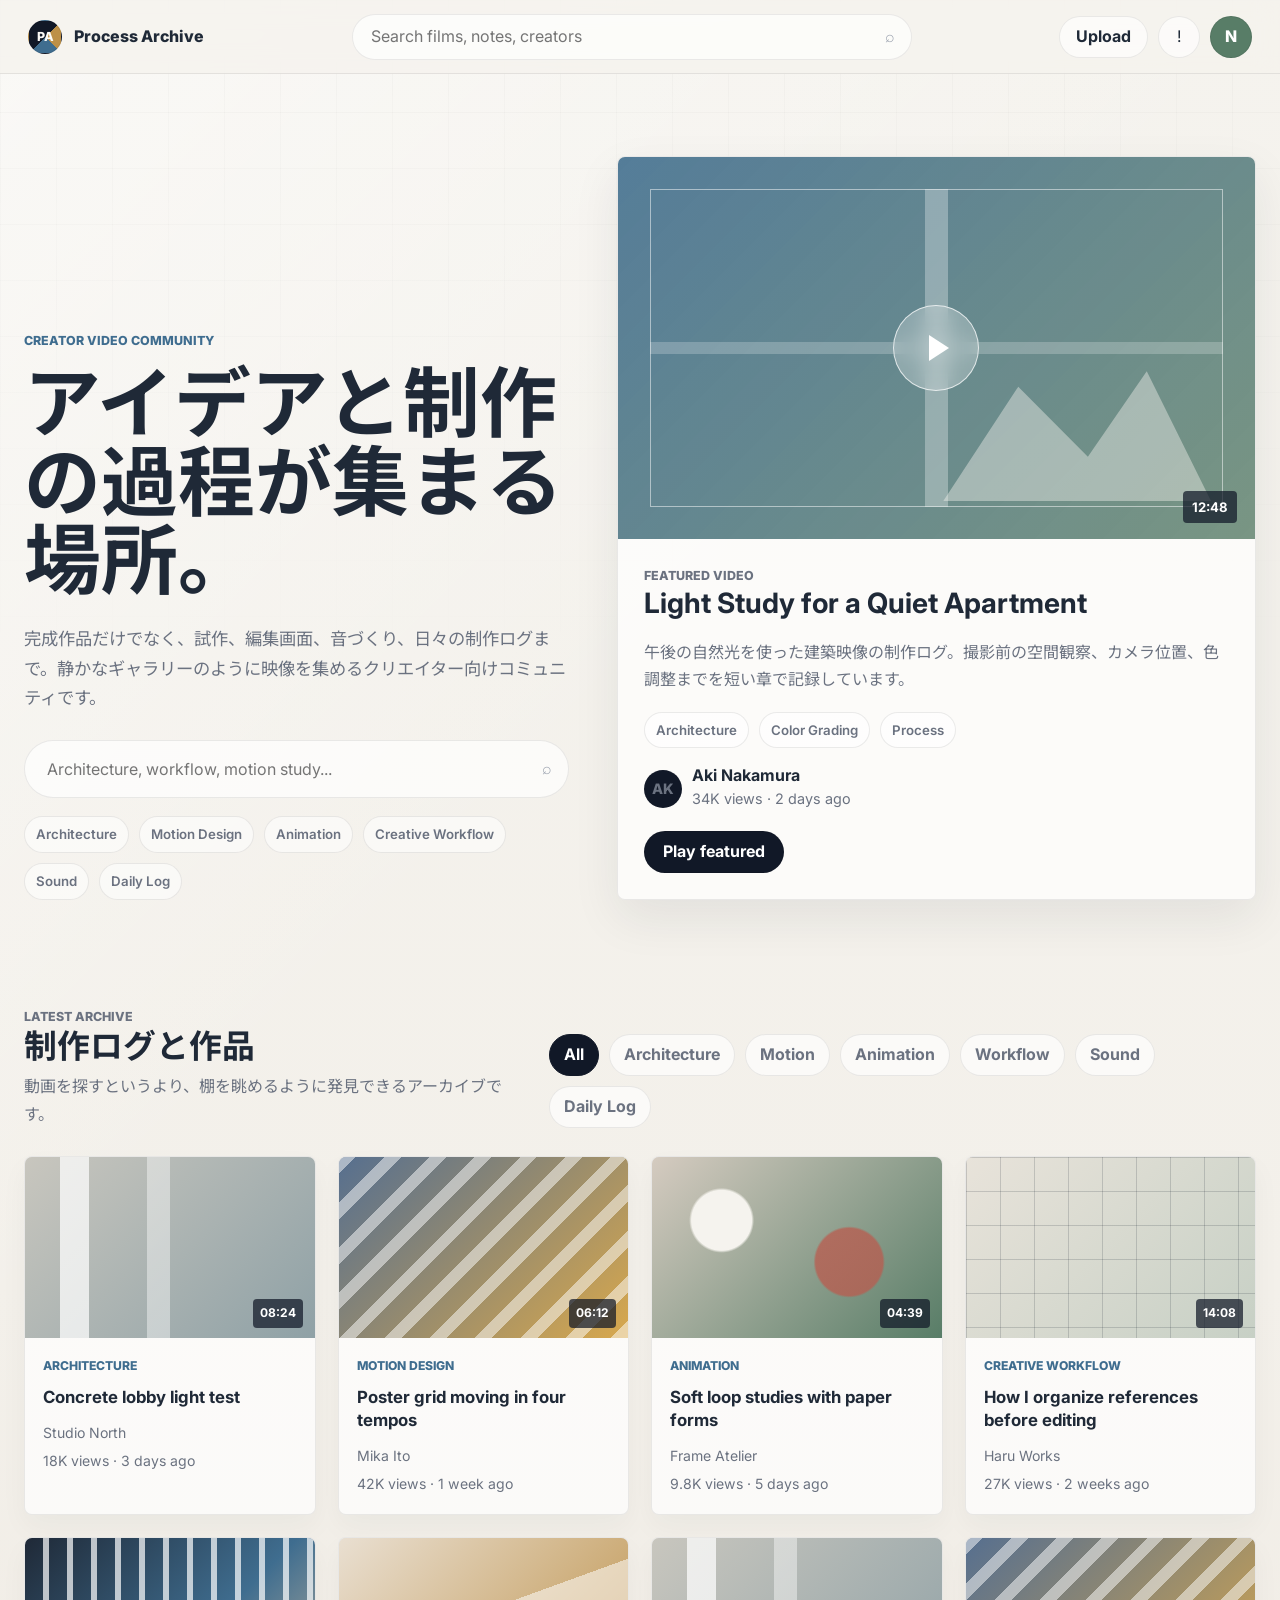
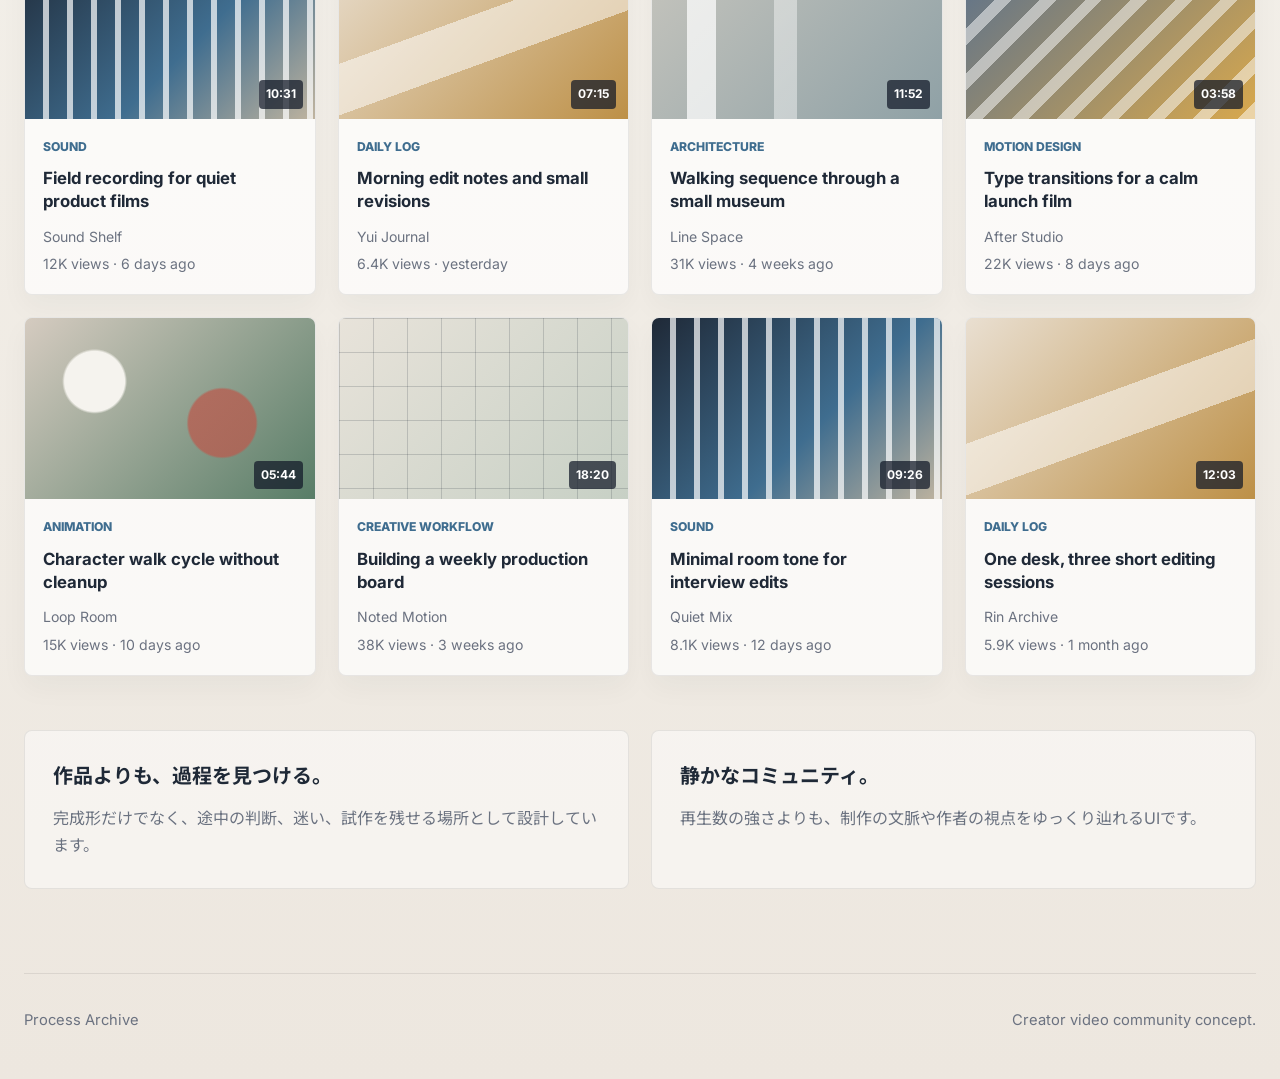
==== commit ca43beb1: "Redesign kokuyo page as creator video community" ====
--- a/kokuyo-inspired.html
+++ b/kokuyo-inspired.html
@@ -3,19 +3,29 @@
   <head>
     <meta charset="utf-8">
     <meta name="viewport" content="width=device-width, initial-scale=1">
-    <title>Kinetic Fragrance Film</title>
+    <title>Process Archive | Creator Video Community</title>
+    <link rel="preconnect" href="https://fonts.googleapis.com">
+    <link rel="preconnect" href="https://fonts.gstatic.com" crossorigin>
+    <link href="https://fonts.googleapis.com/css2?family=Inter:wght@400;500;600;700;800&family=Noto+Sans+JP:wght@400;500;700&display=swap" rel="stylesheet">
     <style>
       :root {
-        color-scheme: dark;
-        --bg: #060608;
-        --ink: #f7f3ea;
-        --muted: #b7afa6;
-        --red: #e5202a;
-        --gold: #d8a84d;
-        --blue: #335f99;
-        --green: #2e7b62;
-        --line: rgba(247, 243, 234, 0.18);
-        --panel: rgba(255, 255, 255, 0.08);
+        color-scheme: light;
+        --bg: #f5f3ee;
+        --bg-mid: #f3f0ea;
+        --bg-deep: #ede7df;
+        --card: rgba(255, 255, 255, 0.7);
+        --card-solid: #fbfaf7;
+        --line: rgba(0, 0, 0, 0.08);
+        --text: #1f2937;
+        --muted: #6b7280;
+        --soft: #9ca3af;
+        --blue: #3f6d8f;
+        --green: #587d67;
+        --red: #b95c4f;
+        --gold: #bd9047;
+        --ink: #111827;
+        --shadow: 0 18px 48px rgba(31, 41, 55, 0.08);
+        --radius: 8px;
       }
 
       * {
@@ -29,64 +39,58 @@
       body {
         margin: 0;
         min-width: 320px;
-        font-family: "Arial Black", "Noto Sans JP", system-ui, sans-serif;
-        color: var(--ink);
-        background: var(--bg);
-        line-height: 1.65;
+        font-family: Inter, "Noto Sans JP", system-ui, -apple-system, BlinkMacSystemFont, "Segoe UI", sans-serif;
+        color: var(--text);
+        background:
+          linear-gradient(135deg, rgba(255, 255, 255, 0.5), transparent 34%),
+          linear-gradient(180deg, var(--bg) 0%, var(--bg-mid) 48%, var(--bg-deep) 100%);
+        line-height: 1.7;
       }
 
       body::before {
-        position: fixed;
-        inset: 0;
-        z-index: -2;
-        content: "";
-        background:
-          linear-gradient(115deg, rgba(229, 32, 42, 0.18), transparent 36%),
-          linear-gradient(245deg, rgba(51, 95, 153, 0.22), transparent 42%),
-          #060608;
-      }
-
-      body::after {
         position: fixed;
         inset: 0;
         z-index: -1;
         pointer-events: none;
         content: "";
         background-image:
-          linear-gradient(rgba(247, 243, 234, 0.06) 1px, transparent 1px),
-          linear-gradient(90deg, rgba(247, 243, 234, 0.05) 1px, transparent 1px);
-        background-size: 72px 72px;
-        animation: grid-shift 9s steps(8) infinite;
+          linear-gradient(rgba(31, 41, 55, 0.035) 1px, transparent 1px),
+          linear-gradient(90deg, rgba(31, 41, 55, 0.03) 1px, transparent 1px);
+        background-size: 56px 56px;
+        mask-image: linear-gradient(180deg, rgba(0, 0, 0, 0.8), transparent 76%);
       }
 
       a {
         color: inherit;
       }
 
+      button,
+      input {
+        font: inherit;
+      }
+
       .site-header {
-        position: fixed;
+        position: sticky;
         top: 0;
-        left: 0;
         z-index: 20;
-        display: flex;
+        display: grid;
+        grid-template-columns: auto minmax(260px, 560px) auto;
+        gap: 20px;
         align-items: center;
-        justify-content: space-between;
-        gap: 20px;
-        width: 100%;
-        min-height: 72px;
-        padding: 0 28px;
+        min-height: 74px;
+        padding: 12px 28px;
         border-bottom: 1px solid var(--line);
-        background: rgba(6, 6, 8, 0.72);
-        backdrop-filter: blur(18px);
+        background: rgba(245, 243, 238, 0.78);
+        backdrop-filter: blur(12px);
       }
 
       .brand {
         display: inline-flex;
         align-items: center;
         gap: 12px;
-        font-weight: 900;
+        font-weight: 800;
         text-decoration: none;
-        text-transform: uppercase;
+        white-space: nowrap;
       }
 
       .brand-mark {
@@ -94,543 +98,622 @@
         width: 34px;
         height: 34px;
         place-items: center;
-        color: #060608;
+        border: 1px solid var(--line);
+        border-radius: 50%;
+        color: var(--card-solid);
+        background:
+          linear-gradient(135deg, var(--ink) 0 50%, transparent 50%),
+          linear-gradient(45deg, var(--blue) 0 50%, var(--gold) 50%);
+        font-size: 0.78rem;
+        font-weight: 800;
+      }
+
+      .header-search,
+      .hero-search {
+        position: relative;
+      }
+
+      .header-search input,
+      .hero-search input {
+        width: 100%;
+        min-height: 46px;
+        border: 1px solid var(--line);
+        border-radius: 999px;
+        color: var(--text);
+        background: rgba(255, 255, 255, 0.68);
+        outline: none;
+        transition: border-color 180ms ease, box-shadow 180ms ease, background 180ms ease;
+      }
+
+      .header-search input {
+        padding: 0 48px 0 18px;
+      }
+
+      .hero-search input {
+        min-height: 58px;
+        padding: 0 58px 0 22px;
+        font-size: 1rem;
+      }
+
+      .header-search input:focus,
+      .hero-search input:focus {
+        border-color: rgba(63, 109, 143, 0.45);
+        background: rgba(255, 255, 255, 0.86);
+        box-shadow: 0 0 0 4px rgba(63, 109, 143, 0.1);
+      }
+
+      .search-icon {
+        position: absolute;
+        top: 50%;
+        right: 17px;
+        color: var(--soft);
+        transform: translateY(-50%);
+      }
+
+      .header-actions {
+        display: flex;
+        align-items: center;
+        justify-content: flex-end;
+        gap: 10px;
+      }
+
+      .icon-button,
+      .upload-button,
+      .play-button,
+      .filter-button {
+        border: 1px solid var(--line);
+        color: var(--text);
+        background: rgba(255, 255, 255, 0.66);
+        cursor: pointer;
+        transition: transform 180ms ease, box-shadow 180ms ease, background 180ms ease, border-color 180ms ease;
+      }
+
+      .icon-button {
+        display: grid;
+        width: 42px;
+        height: 42px;
+        place-items: center;
+        border-radius: 50%;
+      }
+
+      .upload-button,
+      .play-button,
+      .filter-button {
+        min-height: 42px;
+        border-radius: 999px;
+        font-weight: 700;
+      }
+
+      .upload-button {
+        padding: 0 16px;
+      }
+
+      .profile {
+        display: grid;
+        width: 42px;
+        height: 42px;
+        place-items: center;
+        border: 1px solid rgba(0, 0, 0, 0.09);
+        border-radius: 50%;
+        color: #ffffff;
+        background: var(--green);
+        font-weight: 800;
+      }
+
+      .icon-button:hover,
+      .upload-button:hover,
+      .play-button:hover,
+      .filter-button:hover,
+      .video-card:hover {
+        transform: translateY(-3px);
+      }
+
+      .page-shell {
+        width: min(1280px, calc(100% - 48px));
+        margin: 0 auto;
+      }
+
+      .hero {
+        display: grid;
+        grid-template-columns: minmax(0, 0.92fr) minmax(420px, 1.08fr);
+        gap: 48px;
+        align-items: end;
+        padding: 82px 0 72px;
+      }
+
+      .eyebrow {
+        margin: 0 0 14px;
+        color: var(--blue);
+        font-size: 0.78rem;
+        font-weight: 800;
+        letter-spacing: 0;
+        text-transform: uppercase;
+      }
+
+      h1,
+      h2,
+      h3,
+      p {
+        margin-top: 0;
+      }
+
+      h1 {
+        max-width: 760px;
+        margin-bottom: 24px;
+        font-size: 4.8rem;
+        line-height: 1.02;
+        letter-spacing: 0;
+      }
+
+      .lead {
+        max-width: 640px;
+        margin-bottom: 28px;
+        color: var(--muted);
+        font-size: 1.08rem;
+      }
+
+      .popular-tags {
+        display: flex;
+        flex-wrap: wrap;
+        gap: 10px;
+        margin-top: 18px;
+      }
+
+      .tag,
+      .meta-pill {
+        display: inline-flex;
+        align-items: center;
+        min-height: 32px;
+        padding: 6px 11px;
+        border: 1px solid var(--line);
+        border-radius: 999px;
+        color: var(--muted);
+        background: rgba(255, 255, 255, 0.54);
+        font-size: 0.83rem;
+        font-weight: 600;
+      }
+
+      .featured-card {
+        border: 1px solid var(--line);
+        border-radius: var(--radius);
+        background: var(--card);
+        box-shadow: var(--shadow);
+        overflow: hidden;
+      }
+
+      .featured-player {
+        position: relative;
+        display: grid;
+        min-height: 382px;
+        place-items: center;
+        overflow: hidden;
+        background:
+          linear-gradient(135deg, rgba(63, 109, 143, 0.86), rgba(88, 125, 103, 0.74)),
+          #d7dbd3;
+      }
+
+      .featured-player::before {
+        position: absolute;
+        inset: 32px;
+        content: "";
+        border: 1px solid rgba(255, 255, 255, 0.5);
+        background:
+          linear-gradient(90deg, transparent 48%, rgba(255, 255, 255, 0.3) 48% 52%, transparent 52%),
+          linear-gradient(180deg, transparent 48%, rgba(255, 255, 255, 0.22) 48% 52%, transparent 52%);
+      }
+
+      .featured-player::after {
+        position: absolute;
+        right: 44px;
+        bottom: 38px;
+        width: 42%;
+        height: 34%;
+        content: "";
+        background: rgba(245, 243, 238, 0.42);
+        clip-path: polygon(0 100%, 28% 12%, 54% 66%, 76% 0, 100% 100%);
+      }
+
+      .player-ring {
+        position: relative;
+        z-index: 2;
+        display: grid;
+        width: 86px;
+        height: 86px;
+        place-items: center;
+        border: 1px solid rgba(255, 255, 255, 0.72);
+        border-radius: 50%;
+        background: rgba(255, 255, 255, 0.26);
+        backdrop-filter: blur(10px);
+      }
+
+      .play-shape {
+        width: 0;
+        height: 0;
+        margin-left: 6px;
+        border-top: 13px solid transparent;
+        border-bottom: 13px solid transparent;
+        border-left: 20px solid #ffffff;
+      }
+
+      .time-badge {
+        position: absolute;
+        right: 18px;
+        bottom: 16px;
+        z-index: 2;
+        padding: 5px 9px;
+        border-radius: 4px;
+        color: #ffffff;
+        background: rgba(17, 24, 39, 0.72);
+        font-size: 0.82rem;
+        font-weight: 700;
+      }
+
+      .featured-info {
+        display: grid;
+        gap: 18px;
+        padding: 26px;
+      }
+
+      .featured-info h2 {
+        margin-bottom: 0;
+        font-size: 1.75rem;
+        line-height: 1.25;
+      }
+
+      .featured-info p {
+        margin-bottom: 0;
+        color: var(--muted);
+      }
+
+      .featured-meta,
+      .creator-row {
+        display: flex;
+        flex-wrap: wrap;
+        gap: 10px;
+        align-items: center;
+      }
+
+      .creator-avatar {
+        display: grid;
+        width: 38px;
+        height: 38px;
+        place-items: center;
+        border-radius: 50%;
+        color: #ffffff;
         background: var(--ink);
-        font-size: 0.85rem;
-        transform: rotate(-8deg);
-      }
-
-      .nav {
+        font-size: 0.84rem;
+        font-weight: 800;
+      }
+
+      .creator-row strong {
+        display: block;
+        line-height: 1.2;
+      }
+
+      .creator-row span {
+        color: var(--muted);
+        font-size: 0.9rem;
+      }
+
+      .play-button {
+        width: fit-content;
+        padding: 0 18px;
+        color: #ffffff;
+        background: var(--ink);
+      }
+
+      .section {
+        padding: 34px 0 84px;
+      }
+
+      .section-header {
         display: flex;
-        gap: 18px;
+        align-items: end;
+        justify-content: space-between;
+        gap: 24px;
+        margin-bottom: 28px;
+      }
+
+      .section-header h2 {
+        margin-bottom: 8px;
+        font-size: 2.05rem;
+        line-height: 1.18;
+      }
+
+      .section-header p {
+        max-width: 620px;
+        margin-bottom: 0;
         color: var(--muted);
-        font-family: system-ui, sans-serif;
-        font-size: 0.9rem;
-      }
-
-      .nav a {
-        text-decoration: none;
-      }
-
-      .nav a:hover {
-        color: var(--ink);
-      }
-
-      main {
+      }
+
+      .filters {
+        display: flex;
+        flex-wrap: wrap;
+        gap: 10px;
+      }
+
+      .filter-button {
+        padding: 0 14px;
+        color: var(--muted);
+      }
+
+      .filter-button.is-active {
+        color: #ffffff;
+        background: var(--ink);
+        border-color: var(--ink);
+      }
+
+      .video-grid {
+        display: grid;
+        grid-template-columns: repeat(4, minmax(0, 1fr));
+        gap: 22px;
+      }
+
+      .video-card {
+        border: 1px solid var(--line);
+        border-radius: var(--radius);
+        background: var(--card);
+        box-shadow: 0 12px 28px rgba(31, 41, 55, 0.04);
         overflow: hidden;
-      }
-
-      .film-hero {
+        transition: transform 220ms ease, box-shadow 220ms ease, border-color 220ms ease, opacity 260ms ease;
+      }
+
+      .video-card:hover {
+        border-color: rgba(31, 41, 55, 0.16);
+        box-shadow: 0 20px 46px rgba(31, 41, 55, 0.11);
+      }
+
+      .thumbnail {
         position: relative;
-        min-height: 100svh;
-        padding: 118px 28px 34px;
+        aspect-ratio: 16 / 10;
         overflow: hidden;
-      }
-
-      .film-stage {
-        position: absolute;
-        inset: 72px 0 0;
-        overflow: hidden;
-      }
-
-      .flash-panel {
+        background: #d8d4cc;
+      }
+
+      .thumbnail::before {
         position: absolute;
         inset: 0;
-        opacity: 0;
-        background: var(--ink);
-        mix-blend-mode: difference;
-        animation: flash-cut 8.4s steps(1) infinite;
-      }
-
-      .slash {
+        content: "";
+        transition: transform 420ms ease;
+      }
+
+      .video-card:hover .thumbnail::before {
+        transform: scale(1.06);
+      }
+
+      .thumb-architecture::before {
+        background:
+          linear-gradient(90deg, transparent 0 12%, rgba(255, 255, 255, 0.72) 12% 22%, transparent 22% 42%, rgba(255, 255, 255, 0.42) 42% 50%, transparent 50%),
+          linear-gradient(135deg, #c8c6be, #8fa1a6);
+      }
+
+      .thumb-motion::before {
+        background:
+          repeating-linear-gradient(135deg, rgba(255, 255, 255, 0.5) 0 12px, transparent 12px 32px),
+          linear-gradient(135deg, #566f8f, #d8a84d);
+      }
+
+      .thumb-animation::before {
+        background:
+          radial-gradient(circle at 24% 35%, #f5f3ee 0 12%, transparent 13%),
+          radial-gradient(circle at 68% 58%, rgba(185, 92, 79, 0.76) 0 15%, transparent 16%),
+          linear-gradient(135deg, #d5cbc0, #587d67);
+      }
+
+      .thumb-workflow::before {
+        background:
+          linear-gradient(90deg, rgba(31, 41, 55, 0.18) 1px, transparent 1px),
+          linear-gradient(180deg, rgba(31, 41, 55, 0.18) 1px, transparent 1px),
+          linear-gradient(135deg, #e8e3da, #c7d0c5);
+        background-size: 34px 34px, 34px 34px, auto;
+      }
+
+      .thumb-sound::before {
+        background:
+          repeating-linear-gradient(90deg, transparent 0 18px, rgba(255, 255, 255, 0.7) 18px 24px),
+          linear-gradient(135deg, #1f2937, #3f6d8f 58%, #c0b49f);
+      }
+
+      .thumb-daily::before {
+        background:
+          linear-gradient(160deg, transparent 0 44%, rgba(255, 255, 255, 0.52) 44% 62%, transparent 62%),
+          linear-gradient(135deg, #e9dfd1, #bd9047);
+      }
+
+      .video-duration {
         position: absolute;
-        width: 34vw;
-        min-width: 220px;
-        height: 118vh;
-        top: -8vh;
-        background: var(--red);
-        transform: skewX(-18deg) translateX(-120%);
-        opacity: 0.86;
-        animation: slash-run 4.8s cubic-bezier(0.65, 0, 0.35, 1) infinite;
-      }
-
-      .slash.two {
-        width: 18vw;
-        min-width: 150px;
-        background: var(--gold);
-        animation-delay: 1.1s;
-        animation-duration: 5.4s;
-      }
-
-      .ribbon {
-        position: absolute;
-        left: 50%;
-        top: 48%;
-        width: 66vw;
-        min-width: 520px;
-        height: 26px;
-        border: 2px solid rgba(247, 243, 234, 0.55);
-        border-left: 0;
-        border-right: 0;
-        transform-origin: left center;
-        animation: ribbon-whip 3.2s cubic-bezier(0.76, 0, 0.24, 1) infinite;
-      }
-
-      .ribbon::before,
-      .ribbon::after {
-        position: absolute;
-        inset: 8px 0 auto;
-        height: 3px;
-        content: "";
-        background: var(--red);
-      }
-
-      .ribbon::after {
-        inset: auto 0 8px;
-        background: var(--gold);
-      }
-
-      .kinetic-person {
-        position: absolute;
-        left: 50%;
-        bottom: 12%;
-        width: 190px;
-        height: 430px;
-        transform: translateX(-50%);
-        animation: body-thrash 2.1s cubic-bezier(0.73, 0, 0.27, 1) infinite;
-      }
-
-      .head,
-      .torso,
-      .arm,
-      .leg {
-        position: absolute;
-        background: var(--ink);
-        box-shadow: 12px 10px 0 rgba(229, 32, 42, 0.72);
-      }
-
-      .head {
-        left: 64px;
-        top: 0;
-        width: 58px;
-        height: 58px;
-        border-radius: 50%;
-        animation: head-snap 2.1s steps(4) infinite;
-      }
-
-      .torso {
-        left: 72px;
-        top: 66px;
-        width: 48px;
-        height: 156px;
-        border-radius: 26px 26px 18px 18px;
-        transform-origin: center top;
-        animation: torso-bend 2.1s cubic-bezier(0.73, 0, 0.27, 1) infinite;
-      }
-
-      .arm {
-        left: 88px;
-        top: 84px;
-        width: 28px;
-        height: 150px;
-        border-radius: 18px;
-        transform-origin: 50% 12px;
-      }
-
-      .arm.left {
-        animation: left-arm 1.4s cubic-bezier(0.76, 0, 0.24, 1) infinite;
-      }
-
-      .arm.right {
-        animation: right-arm 1.4s cubic-bezier(0.76, 0, 0.24, 1) infinite;
-      }
-
-      .leg {
-        left: 84px;
-        top: 204px;
-        width: 30px;
-        height: 180px;
-        border-radius: 18px;
-        transform-origin: 50% 14px;
-      }
-
-      .leg.left {
-        animation: left-leg 1.85s cubic-bezier(0.76, 0, 0.24, 1) infinite;
-      }
-
-      .leg.right {
-        animation: right-leg 1.85s cubic-bezier(0.76, 0, 0.24, 1) infinite;
-      }
-
-      .burst {
-        position: absolute;
-        width: 18px;
-        height: 18px;
-        background: var(--ink);
-        transform: rotate(45deg);
-        opacity: 0;
-        animation: burst-out 3.8s linear infinite;
-      }
-
-      .burst:nth-child(1) { left: 12%; top: 20%; background: var(--red); animation-delay: 0s; }
-      .burst:nth-child(2) { left: 82%; top: 26%; background: var(--gold); animation-delay: 0.35s; }
-      .burst:nth-child(3) { left: 28%; top: 74%; background: var(--blue); animation-delay: 0.72s; }
-      .burst:nth-child(4) { left: 70%; top: 68%; background: var(--green); animation-delay: 1.08s; }
-      .burst:nth-child(5) { left: 46%; top: 18%; background: var(--ink); animation-delay: 1.44s; }
-      .burst:nth-child(6) { left: 8%; top: 58%; background: var(--gold); animation-delay: 1.82s; }
-
-      .hero-copy {
-        position: relative;
-        z-index: 3;
-        display: grid;
-        align-content: end;
-        min-height: calc(100svh - 152px);
-        width: min(1160px, 100%);
-        margin: 0 auto;
-      }
-
-      .eyebrow {
-        margin: 0 0 14px;
-        color: var(--gold);
-        font-family: system-ui, sans-serif;
-        font-size: 0.86rem;
-        font-weight: 900;
-        letter-spacing: 0;
+        right: 12px;
+        bottom: 10px;
+        z-index: 2;
+        padding: 4px 7px;
+        border-radius: 4px;
+        color: #ffffff;
+        background: rgba(17, 24, 39, 0.72);
+        font-size: 0.75rem;
+        font-weight: 700;
+      }
+
+      .card-body {
+        padding: 18px;
+      }
+
+      .category {
+        display: block;
+        margin-bottom: 10px;
+        color: var(--blue);
+        font-size: 0.76rem;
+        font-weight: 800;
         text-transform: uppercase;
       }
 
-      h1 {
-        max-width: 900px;
-        margin: 0;
-        font-size: 7.6rem;
-        line-height: 0.86;
-        letter-spacing: 0;
-        text-transform: uppercase;
-        text-shadow: 8px 8px 0 rgba(229, 32, 42, 0.72);
-        animation: title-jolt 2.4s steps(2) infinite;
-      }
-
-      .lead {
-        max-width: 640px;
-        margin: 26px 0 0;
+      .video-card h3 {
+        margin-bottom: 12px;
+        font-size: 1.05rem;
+        line-height: 1.35;
+      }
+
+      .video-meta {
+        display: grid;
+        gap: 4px;
         color: var(--muted);
-        font-family: system-ui, sans-serif;
-        font-size: 1.06rem;
-      }
-
-      .hero-actions {
-        display: flex;
-        flex-wrap: wrap;
-        gap: 12px;
-        margin-top: 30px;
-      }
-
-      .button {
-        display: inline-flex;
-        align-items: center;
-        justify-content: center;
-        min-height: 46px;
-        padding: 10px 18px;
-        border: 1px solid var(--line);
-        color: var(--ink);
-        background: rgba(255, 255, 255, 0.1);
-        font-family: system-ui, sans-serif;
-        font-weight: 900;
-        text-decoration: none;
-      }
-
-      .button.primary {
-        color: #060608;
-        background: var(--ink);
-      }
-
-      .button:hover {
-        transform: translateY(-2px);
-      }
-
-      .ticker {
-        display: flex;
-        gap: 40px;
-        padding: 16px 0;
-        overflow: hidden;
-        border-block: 1px solid var(--line);
-        color: var(--red);
-        background: var(--ink);
-        font-size: 1.3rem;
-        font-weight: 900;
-        text-transform: uppercase;
-      }
-
-      .ticker-track {
-        display: flex;
-        flex: 0 0 auto;
-        gap: 40px;
-        min-width: 100%;
-        animation: ticker-slide 15s linear infinite;
-      }
-
-      .section {
-        width: min(1160px, calc(100% - 48px));
-        margin: 0 auto;
-        padding: 88px 0;
-        border-bottom: 1px solid var(--line);
-      }
-
-      .section-header {
-        display: grid;
-        grid-template-columns: minmax(160px, 0.34fr) minmax(0, 1fr);
-        gap: 32px;
-        margin-bottom: 36px;
-      }
-
-      h2 {
-        margin: 0;
-        font-size: 1rem;
-        text-transform: uppercase;
-      }
-
-      .section-lead {
-        max-width: 760px;
-        margin: 0;
-        color: var(--muted);
-        font-family: system-ui, sans-serif;
-        font-size: 1.12rem;
-      }
-
-      .motion-grid {
-        display: grid;
-        grid-template-columns: repeat(4, 1fr);
-        border-top: 1px solid var(--line);
-        border-left: 1px solid var(--line);
-      }
-
-      .motion-card {
-        min-height: 260px;
-        padding: 24px;
-        border-right: 1px solid var(--line);
-        border-bottom: 1px solid var(--line);
-        background: var(--panel);
-      }
-
-      .motion-card span {
-        color: var(--gold);
-        font-size: 0.8rem;
-        font-weight: 900;
-      }
-
-      .motion-card h3 {
-        margin: 58px 0 12px;
-        font-size: 1.5rem;
-        line-height: 1.1;
-        text-transform: uppercase;
-      }
-
-      .motion-card p {
-        margin: 0;
-        color: var(--muted);
-        font-family: system-ui, sans-serif;
-      }
-
-      .credit-band {
-        display: grid;
-        grid-template-columns: minmax(0, 1.1fr) minmax(280px, 0.9fr);
-        gap: 36px;
-        align-items: center;
-      }
-
-      .credit-title {
-        margin: 0;
-        font-size: 4.8rem;
-        line-height: 0.95;
-        text-transform: uppercase;
-      }
-
-      .credit-panel {
+        font-size: 0.88rem;
+      }
+
+      .archive-note {
+        display: grid;
+        grid-template-columns: 1fr 1fr;
+        gap: 22px;
+        margin-top: 54px;
+      }
+
+      .note-card {
         padding: 28px;
         border: 1px solid var(--line);
-        background: rgba(255, 255, 255, 0.08);
-        font-family: system-ui, sans-serif;
-      }
-
-      .credit-panel p {
-        margin: 0 0 18px;
+        border-radius: var(--radius);
+        background: rgba(255, 255, 255, 0.48);
+      }
+
+      .note-card h3 {
+        margin-bottom: 12px;
+        font-size: 1.25rem;
+      }
+
+      .note-card p {
+        margin-bottom: 0;
         color: var(--muted);
-      }
-
-      .text-link {
-        display: inline-flex;
-        align-items: center;
-        gap: 10px;
-        color: var(--gold);
-        font-weight: 900;
-        text-decoration: none;
       }
 
       footer {
         display: flex;
         justify-content: space-between;
         gap: 24px;
-        padding: 34px 28px;
+        width: min(1280px, calc(100% - 48px));
+        margin: 0 auto;
+        padding: 34px 0 46px;
+        border-top: 1px solid var(--line);
         color: var(--muted);
-        font-family: system-ui, sans-serif;
         font-size: 0.92rem;
       }
 
-      @keyframes grid-shift {
-        50% { transform: translate3d(-36px, 36px, 0); }
-      }
-
-      @keyframes flash-cut {
-        0%, 12%, 100% { opacity: 0; }
-        13%, 14%, 42%, 43%, 76%, 77% { opacity: 0.82; }
-      }
-
-      @keyframes slash-run {
-        0% { transform: skewX(-18deg) translateX(-135%); }
-        42%, 54% { transform: skewX(-18deg) translateX(130%); }
-        100% { transform: skewX(-18deg) translateX(130%); }
-      }
-
-      @keyframes ribbon-whip {
-        0% { transform: translate(-50%, -50%) rotate(-18deg) scaleX(0.2); opacity: 0; }
-        25% { opacity: 1; }
-        48% { transform: translate(-50%, -50%) rotate(14deg) scaleX(1.12); }
-        72% { transform: translate(-50%, -50%) rotate(-8deg) scaleX(0.64); opacity: 0.78; }
-        100% { transform: translate(-50%, -50%) rotate(22deg) scaleX(0); opacity: 0; }
-      }
-
-      @keyframes body-thrash {
-        0%, 100% { transform: translateX(-50%) rotate(-4deg) translateY(0); }
-        24% { transform: translateX(-50%) rotate(18deg) translateY(-22px); }
-        42% { transform: translateX(-50%) rotate(-22deg) translateY(18px); }
-        62% { transform: translateX(-50%) rotate(10deg) translateY(-34px); }
-        82% { transform: translateX(-50%) rotate(-12deg) translateY(10px); }
-      }
-
-      @keyframes head-snap {
-        0%, 100% { transform: translateX(0) rotate(0); }
-        25% { transform: translateX(-34px) rotate(-18deg); }
-        50% { transform: translateX(26px) rotate(20deg); }
-        75% { transform: translateX(-10px) rotate(-10deg); }
-      }
-
-      @keyframes torso-bend {
-        0%, 100% { transform: rotate(0); }
-        32% { transform: rotate(-28deg); }
-        58% { transform: rotate(24deg); }
-        78% { transform: rotate(-16deg); }
-      }
-
-      @keyframes left-arm {
-        0%, 100% { transform: rotate(118deg); }
-        28% { transform: rotate(-96deg); }
-        58% { transform: rotate(154deg); }
-        78% { transform: rotate(-36deg); }
-      }
-
-      @keyframes right-arm {
-        0%, 100% { transform: rotate(-116deg); }
-        28% { transform: rotate(84deg); }
-        58% { transform: rotate(-154deg); }
-        78% { transform: rotate(46deg); }
-      }
-
-      @keyframes left-leg {
-        0%, 100% { transform: rotate(20deg); }
-        34% { transform: rotate(-72deg); }
-        62% { transform: rotate(56deg); }
-      }
-
-      @keyframes right-leg {
-        0%, 100% { transform: rotate(-18deg); }
-        34% { transform: rotate(78deg); }
-        62% { transform: rotate(-58deg); }
-      }
-
-      @keyframes burst-out {
-        0% { opacity: 0; transform: translate3d(0, 0, 0) rotate(45deg) scale(0.2); }
-        12% { opacity: 1; }
-        62% { opacity: 0.8; }
-        100% { opacity: 0; transform: translate3d(90px, -150px, 0) rotate(540deg) scale(2.2); }
-      }
-
-      @keyframes title-jolt {
-        0%, 100% { transform: translate3d(0, 0, 0); }
-        20% { transform: translate3d(-8px, 5px, 0); }
-        42% { transform: translate3d(7px, -4px, 0); }
-        68% { transform: translate3d(-3px, -6px, 0); }
-      }
-
-      @keyframes ticker-slide {
-        to { transform: translateX(calc(-100% - 40px)); }
-      }
-
-      @media (max-width: 860px) {
+      .reveal {
+        opacity: 0;
+        transform: translateY(18px);
+        transition: opacity 640ms ease, transform 640ms ease;
+      }
+
+      .reveal.is-visible {
+        opacity: 1;
+        transform: translateY(0);
+      }
+
+      .video-card.is-hidden {
+        display: none;
+      }
+
+      .video-card.is-filtering {
+        animation: card-enter 340ms ease both;
+      }
+
+      @keyframes card-enter {
+        from {
+          opacity: 0;
+          transform: translateY(14px);
+        }
+        to {
+          opacity: 1;
+          transform: translateY(0);
+        }
+      }
+
+      @media (max-width: 1080px) {
         .site-header {
-          padding: 0 18px;
-        }
-
-        .nav {
+          grid-template-columns: auto 1fr auto;
+        }
+
+        .hero {
+          grid-template-columns: 1fr;
+          padding-top: 58px;
+        }
+
+        h1 {
+          font-size: 3.8rem;
+        }
+
+        .video-grid {
+          grid-template-columns: repeat(2, minmax(0, 1fr));
+        }
+      }
+
+      @media (max-width: 760px) {
+        .site-header {
+          grid-template-columns: 1fr auto;
+          padding: 10px 18px;
+        }
+
+        .header-search {
+          grid-column: 1 / -1;
+          order: 3;
+        }
+
+        .header-actions {
+          gap: 8px;
+        }
+
+        .upload-button {
           display: none;
         }
 
-        .film-hero {
-          padding-inline: 18px;
+        .page-shell,
+        footer {
+          width: calc(100% - 32px);
+        }
+
+        .hero {
+          padding: 46px 0 56px;
         }
 
         h1 {
-          font-size: 4.2rem;
-        }
-
-        .kinetic-person {
-          bottom: 18%;
-          transform: translateX(-50%) scale(0.82);
-        }
-
-        .section {
-          width: calc(100% - 36px);
-          padding: 64px 0;
+          font-size: 2.7rem;
+        }
+
+        .featured-player {
+          min-height: 290px;
         }
 
         .section-header,
-        .credit-band {
+        .archive-note {
+          display: grid;
           grid-template-columns: 1fr;
         }
 
-        .motion-grid {
+        .video-grid {
           grid-template-columns: 1fr;
-        }
-
-        .credit-title {
-          font-size: 3.2rem;
         }
 
         footer {
           display: grid;
-          padding: 28px 18px;
-        }
-      }
-
-      @media (max-width: 520px) {
+        }
+      }
+
+      @media (max-width: 460px) {
+        .brand span:last-child {
+          max-width: 148px;
+          overflow: hidden;
+          text-overflow: ellipsis;
+        }
+
         h1 {
-          font-size: 3.05rem;
-        }
-
-        .lead {
-          font-size: 1rem;
-        }
-
-        .kinetic-person {
-          left: 58%;
-          transform: translateX(-50%) scale(0.72);
-        }
-
-        .ribbon {
-          min-width: 360px;
-        }
-
-        .motion-card {
-          min-height: 220px;
+          font-size: 2.28rem;
+        }
+
+        .icon-button {
+          width: 38px;
+          height: 38px;
+        }
+
+        .profile {
+          width: 38px;
+          height: 38px;
         }
       }
 
@@ -648,130 +731,323 @@
   </head>
   <body>
     <header class="site-header">
-      <a class="brand" href="index.html" aria-label="Kinetic Fragrance Film home">
-        <span class="brand-mark" aria-hidden="true">KF</span>
-        <span>Kinetic Fragrance Film</span>
+      <a class="brand" href="index.html" aria-label="Process Archive home">
+        <span class="brand-mark" aria-hidden="true">PA</span>
+        <span>Process Archive</span>
       </a>
-      <nav class="nav" aria-label="ページ内ナビゲーション">
-        <a href="#movement">Movement</a>
-        <a href="#reference">Reference</a>
-        <a href="#credits">Credits</a>
-      </nav>
+
+      <label class="header-search" aria-label="動画を検索">
+        <input type="search" placeholder="Search films, notes, creators">
+        <span class="search-icon" aria-hidden="true">⌕</span>
+      </label>
+
+      <div class="header-actions">
+        <button class="upload-button" type="button">Upload</button>
+        <button class="icon-button" type="button" aria-label="Notifications">!</button>
+        <span class="profile" aria-label="Profile">N</span>
+      </div>
     </header>
 
-    <main>
-      <section class="film-hero" aria-labelledby="hero-title">
-        <div class="film-stage" aria-hidden="true">
-          <div class="flash-panel"></div>
-          <div class="slash"></div>
-          <div class="slash two"></div>
-          <div class="ribbon"></div>
-          <div class="kinetic-person">
-            <span class="head"></span>
-            <span class="torso"></span>
-            <span class="arm left"></span>
-            <span class="arm right"></span>
-            <span class="leg left"></span>
-            <span class="leg right"></span>
-          </div>
-          <span class="burst"></span>
-          <span class="burst"></span>
-          <span class="burst"></span>
-          <span class="burst"></span>
-          <span class="burst"></span>
-          <span class="burst"></span>
-        </div>
-
-        <div class="hero-copy">
-          <p class="eyebrow">Perfume commercial study</p>
-          <h1 id="hero-title">Break the elegant silence.</h1>
+    <main class="page-shell">
+      <section class="hero reveal" aria-labelledby="hero-title">
+        <div>
+          <p class="eyebrow">Creator video community</p>
+          <h1 id="hero-title">アイデアと制作の過程が集まる場所。</h1>
           <p class="lead">
-            静かな会場から突然はじけ出す身体表現、予測不能なカット、香りが空間を切り裂くようなスピード感を、Webページ上のモーションとして再構成しました。
+            完成作品だけでなく、試作、編集画面、音づくり、日々の制作ログまで。静かなギャラリーのように映像を集めるクリエイター向けコミュニティです。
           </p>
-          <div class="hero-actions">
-            <a class="button primary" href="#movement">モーションを見る</a>
-            <a class="button" href="#reference">参考メモ</a>
+
+          <label class="hero-search" aria-label="動画を検索">
+            <input type="search" placeholder="Architecture, workflow, motion study...">
+            <span class="search-icon" aria-hidden="true">⌕</span>
+          </label>
+
+          <div class="popular-tags" aria-label="人気タグ">
+            <span class="tag">Architecture</span>
+            <span class="tag">Motion Design</span>
+            <span class="tag">Animation</span>
+            <span class="tag">Creative Workflow</span>
+            <span class="tag">Sound</span>
+            <span class="tag">Daily Log</span>
           </div>
         </div>
+
+        <article class="featured-card" aria-labelledby="featured-title">
+          <div class="featured-player">
+            <span class="player-ring" aria-hidden="true"><span class="play-shape"></span></span>
+            <span class="time-badge">12:48</span>
+          </div>
+          <div class="featured-info">
+            <div>
+              <p class="eyebrow">Featured video</p>
+              <h2 id="featured-title">Light Study for a Quiet Apartment</h2>
+            </div>
+            <p>
+              午後の自然光を使った建築映像の制作ログ。撮影前の空間観察、カメラ位置、色調整までを短い章で記録しています。
+            </p>
+            <div class="featured-meta" aria-label="タグ">
+              <span class="meta-pill">Architecture</span>
+              <span class="meta-pill">Color Grading</span>
+              <span class="meta-pill">Process</span>
+            </div>
+            <div class="creator-row">
+              <span class="creator-avatar">AK</span>
+              <div>
+                <strong>Aki Nakamura</strong>
+                <span>34K views · 2 days ago</span>
+              </div>
+            </div>
+            <button class="play-button" type="button">Play featured</button>
+          </div>
+        </article>
       </section>
 
-      <div class="ticker" aria-hidden="true">
-        <div class="ticker-track">
-          <span>Impulse</span>
-          <span>Fragrance</span>
-          <span>Gesture</span>
-          <span>Red Cut</span>
-          <span>Wild Grace</span>
-        </div>
-        <div class="ticker-track">
-          <span>Impulse</span>
-          <span>Fragrance</span>
-          <span>Gesture</span>
-          <span>Red Cut</span>
-          <span>Wild Grace</span>
-        </div>
-      </div>
-
-      <section class="section" id="movement" aria-labelledby="movement-title">
+      <section class="section reveal" aria-labelledby="videos-title">
         <div class="section-header">
-          <h2 id="movement-title">Movement</h2>
-          <p class="section-lead">
-            上品さを保ったまま、急に暴れる。香水広告らしい余白と、ミュージックビデオのような衝撃を同居させるための演出要素です。
-          </p>
-        </div>
-
-        <div class="motion-grid">
-          <article class="motion-card">
-            <span>01</span>
-            <h3>Flash cut</h3>
-            <p>一瞬だけ画面を反転させ、まばたきのような強い切り替えを入れています。</p>
-          </article>
-          <article class="motion-card">
-            <span>02</span>
-            <h3>Body snap</h3>
-            <p>シルエットの頭、腕、脚を別々に振り、制御不能なダンスの勢いを出しています。</p>
-          </article>
-          <article class="motion-card">
-            <span>03</span>
-            <h3>Color slash</h3>
-            <p>赤と金の大きな面が横切ることで、香りの軌跡や衝動を視覚化しています。</p>
-          </article>
-          <article class="motion-card">
-            <span>04</span>
-            <h3>Broken stage</h3>
-            <p>整ったグリッドの上で動きだけが暴れる構成にし、上品さと破壊力を両立させています。</p>
-          </article>
-        </div>
-      </section>
-
-      <section class="section" id="reference" aria-labelledby="reference-title">
-        <div class="credit-band">
-          <h2 class="credit-title" id="reference-title">A wild note for a fragrance film.</h2>
-          <div class="credit-panel">
-            <p>
-              参考にしたのは、Margaret Qualley が出演した KENZO WORLD の香水CMにある、エレガントな場から激しい身体表現へ飛び込むコントラストです。
-            </p>
-            <p>
-              このページでは既存映像の再現ではなく、Web用に抽象化したオリジナルの動きとして表現しています。
-            </p>
-            <a class="text-link" href="index.html">Back to community <span aria-hidden="true">→</span></a>
+          <div>
+            <p class="eyebrow">Latest archive</p>
+            <h2 id="videos-title">制作ログと作品</h2>
+            <p>動画を探すというより、棚を眺めるように発見できるアーカイブです。</p>
+          </div>
+          <div class="filters" aria-label="カテゴリフィルター">
+            <button class="filter-button is-active" type="button" data-filter="all">All</button>
+            <button class="filter-button" type="button" data-filter="Architecture">Architecture</button>
+            <button class="filter-button" type="button" data-filter="Motion Design">Motion</button>
+            <button class="filter-button" type="button" data-filter="Animation">Animation</button>
+            <button class="filter-button" type="button" data-filter="Creative Workflow">Workflow</button>
+            <button class="filter-button" type="button" data-filter="Sound">Sound</button>
+            <button class="filter-button" type="button" data-filter="Daily Log">Daily Log</button>
           </div>
         </div>
-      </section>
-
-      <section class="section" id="credits" aria-labelledby="credits-title">
-        <div class="section-header">
-          <h2 id="credits-title">Credits</h2>
-          <p class="section-lead">
-            CSSのみで構成した短編モーションページです。画像や動画ファイルを使わず、シルエット、フラッシュ、帯、粒子で映像的なテンションを作っています。
-          </p>
+
+        <div class="video-grid" id="videoGrid">
+          <article class="video-card reveal" data-category="Architecture">
+            <div class="thumbnail thumb-architecture">
+              <span class="video-duration">08:24</span>
+            </div>
+            <div class="card-body">
+              <span class="category">Architecture</span>
+              <h3>Concrete lobby light test</h3>
+              <div class="video-meta">
+                <span>Studio North</span>
+                <span>18K views · 3 days ago</span>
+              </div>
+            </div>
+          </article>
+
+          <article class="video-card reveal" data-category="Motion Design">
+            <div class="thumbnail thumb-motion">
+              <span class="video-duration">06:12</span>
+            </div>
+            <div class="card-body">
+              <span class="category">Motion Design</span>
+              <h3>Poster grid moving in four tempos</h3>
+              <div class="video-meta">
+                <span>Mika Ito</span>
+                <span>42K views · 1 week ago</span>
+              </div>
+            </div>
+          </article>
+
+          <article class="video-card reveal" data-category="Animation">
+            <div class="thumbnail thumb-animation">
+              <span class="video-duration">04:39</span>
+            </div>
+            <div class="card-body">
+              <span class="category">Animation</span>
+              <h3>Soft loop studies with paper forms</h3>
+              <div class="video-meta">
+                <span>Frame Atelier</span>
+                <span>9.8K views · 5 days ago</span>
+              </div>
+            </div>
+          </article>
+
+          <article class="video-card reveal" data-category="Creative Workflow">
+            <div class="thumbnail thumb-workflow">
+              <span class="video-duration">14:08</span>
+            </div>
+            <div class="card-body">
+              <span class="category">Creative Workflow</span>
+              <h3>How I organize references before editing</h3>
+              <div class="video-meta">
+                <span>Haru Works</span>
+                <span>27K views · 2 weeks ago</span>
+              </div>
+            </div>
+          </article>
+
+          <article class="video-card reveal" data-category="Sound">
+            <div class="thumbnail thumb-sound">
+              <span class="video-duration">10:31</span>
+            </div>
+            <div class="card-body">
+              <span class="category">Sound</span>
+              <h3>Field recording for quiet product films</h3>
+              <div class="video-meta">
+                <span>Sound Shelf</span>
+                <span>12K views · 6 days ago</span>
+              </div>
+            </div>
+          </article>
+
+          <article class="video-card reveal" data-category="Daily Log">
+            <div class="thumbnail thumb-daily">
+              <span class="video-duration">07:15</span>
+            </div>
+            <div class="card-body">
+              <span class="category">Daily Log</span>
+              <h3>Morning edit notes and small revisions</h3>
+              <div class="video-meta">
+                <span>Yui Journal</span>
+                <span>6.4K views · yesterday</span>
+              </div>
+            </div>
+          </article>
+
+          <article class="video-card reveal" data-category="Architecture">
+            <div class="thumbnail thumb-architecture">
+              <span class="video-duration">11:52</span>
+            </div>
+            <div class="card-body">
+              <span class="category">Architecture</span>
+              <h3>Walking sequence through a small museum</h3>
+              <div class="video-meta">
+                <span>Line Space</span>
+                <span>31K views · 4 weeks ago</span>
+              </div>
+            </div>
+          </article>
+
+          <article class="video-card reveal" data-category="Motion Design">
+            <div class="thumbnail thumb-motion">
+              <span class="video-duration">03:58</span>
+            </div>
+            <div class="card-body">
+              <span class="category">Motion Design</span>
+              <h3>Type transitions for a calm launch film</h3>
+              <div class="video-meta">
+                <span>After Studio</span>
+                <span>22K views · 8 days ago</span>
+              </div>
+            </div>
+          </article>
+
+          <article class="video-card reveal" data-category="Animation">
+            <div class="thumbnail thumb-animation">
+              <span class="video-duration">05:44</span>
+            </div>
+            <div class="card-body">
+              <span class="category">Animation</span>
+              <h3>Character walk cycle without cleanup</h3>
+              <div class="video-meta">
+                <span>Loop Room</span>
+                <span>15K views · 10 days ago</span>
+              </div>
+            </div>
+          </article>
+
+          <article class="video-card reveal" data-category="Creative Workflow">
+            <div class="thumbnail thumb-workflow">
+              <span class="video-duration">18:20</span>
+            </div>
+            <div class="card-body">
+              <span class="category">Creative Workflow</span>
+              <h3>Building a weekly production board</h3>
+              <div class="video-meta">
+                <span>Noted Motion</span>
+                <span>38K views · 3 weeks ago</span>
+              </div>
+            </div>
+          </article>
+
+          <article class="video-card reveal" data-category="Sound">
+            <div class="thumbnail thumb-sound">
+              <span class="video-duration">09:26</span>
+            </div>
+            <div class="card-body">
+              <span class="category">Sound</span>
+              <h3>Minimal room tone for interview edits</h3>
+              <div class="video-meta">
+                <span>Quiet Mix</span>
+                <span>8.1K views · 12 days ago</span>
+              </div>
+            </div>
+          </article>
+
+          <article class="video-card reveal" data-category="Daily Log">
+            <div class="thumbnail thumb-daily">
+              <span class="video-duration">12:03</span>
+            </div>
+            <div class="card-body">
+              <span class="category">Daily Log</span>
+              <h3>One desk, three short editing sessions</h3>
+              <div class="video-meta">
+                <span>Rin Archive</span>
+                <span>5.9K views · 1 month ago</span>
+              </div>
+            </div>
+          </article>
+        </div>
+
+        <div class="archive-note reveal">
+          <article class="note-card">
+            <h3>作品よりも、過程を見つける。</h3>
+            <p>完成形だけでなく、途中の判断、迷い、試作を残せる場所として設計しています。</p>
+          </article>
+          <article class="note-card">
+            <h3>静かなコミュニティ。</h3>
+            <p>再生数の強さよりも、制作の文脈や作者の視点をゆっくり辿れるUIです。</p>
+          </article>
         </div>
       </section>
     </main>
 
     <footer>
-      <span>Kinetic Fragrance Film</span>
-      <span>Original motion study page.</span>
+      <span>Process Archive</span>
+      <span>Creator video community concept.</span>
     </footer>
+
+    <script>
+      const revealItems = document.querySelectorAll(".reveal");
+      const filterButtons = document.querySelectorAll("[data-filter]");
+      const videoCards = document.querySelectorAll(".video-card");
+
+      const revealObserver = new IntersectionObserver((entries) => {
+        entries.forEach((entry) => {
+          if (entry.isIntersecting) {
+            entry.target.classList.add("is-visible");
+            revealObserver.unobserve(entry.target);
+          }
+        });
+      }, {
+        threshold: 0.12
+      });
+
+      revealItems.forEach((item, index) => {
+        item.style.transitionDelay = `${Math.min(index * 45, 240)}ms`;
+        revealObserver.observe(item);
+      });
+
+      filterButtons.forEach((button) => {
+        button.addEventListener("click", () => {
+          const filter = button.dataset.filter;
+
+          filterButtons.forEach((item) => item.classList.remove("is-active"));
+          button.classList.add("is-active");
+
+          videoCards.forEach((card, index) => {
+            const isMatch = filter === "all" || card.dataset.category === filter;
+            card.classList.toggle("is-hidden", !isMatch);
+            card.classList.remove("is-filtering");
+
+            if (isMatch) {
+              card.style.animationDelay = `${Math.min(index * 35, 220)}ms`;
+              requestAnimationFrame(() => card.classList.add("is-filtering"));
+            }
+          });
+        });
+      });
+    </script>
   </body>
 </html>
